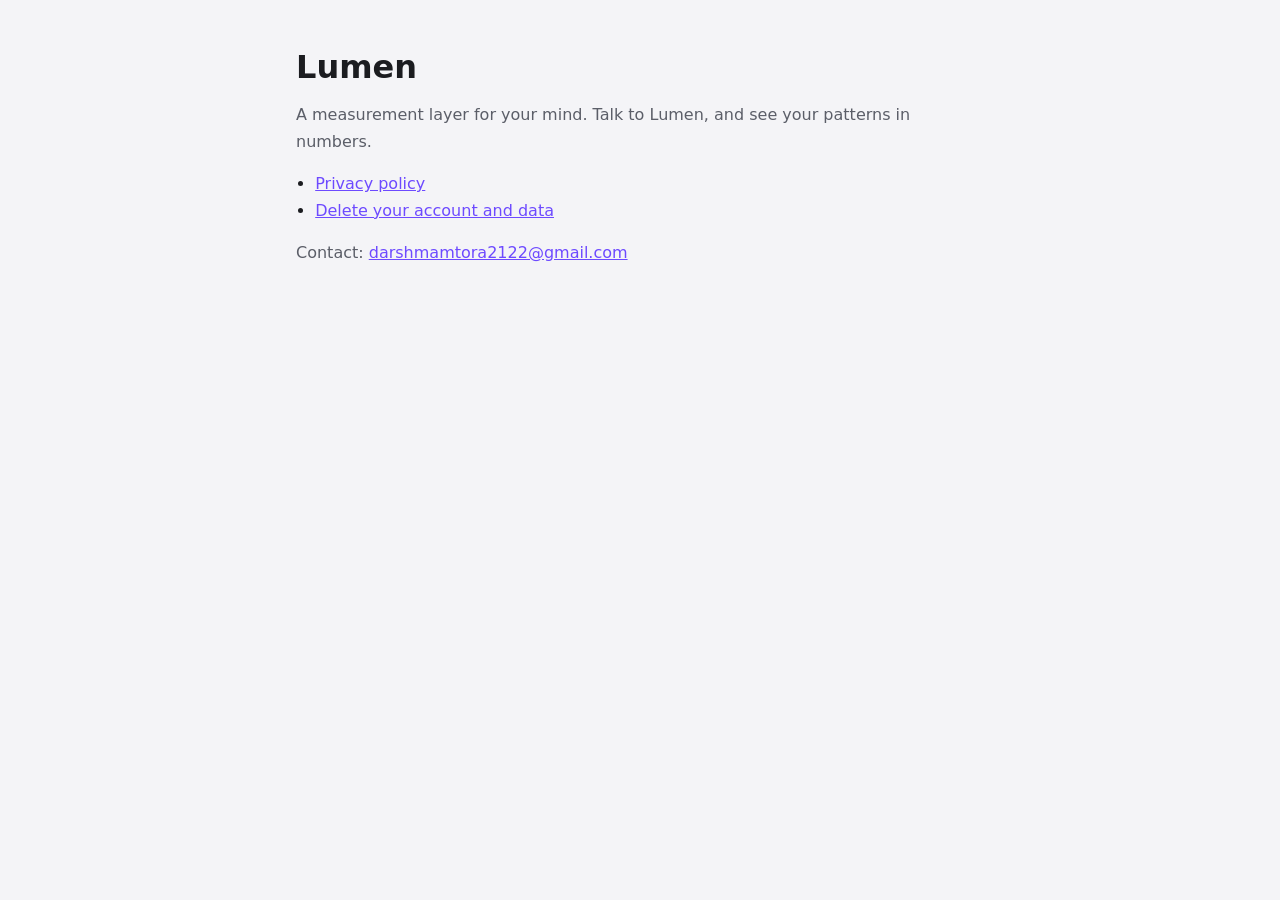
==== index.html @ d09008cc "Add privacy policy and account deletion pages" ====
<!doctype html>
<html lang="en">
<head>
  <meta charset="utf-8">
  <meta name="viewport" content="width=device-width, initial-scale=1">
  <title>Lumen</title>
  <link rel="stylesheet" href="style.css">
</head>
<body>
<main>
  <h1>Lumen</h1>
  <p class="muted">A measurement layer for your mind. Talk to Lumen, and see your patterns in numbers.</p>
  <ul>
    <li><a href="privacy.html">Privacy policy</a></li>
    <li><a href="delete-account.html">Delete your account and data</a></li>
  </ul>
  <p class="muted">Contact: <a href="mailto:darshmamtora2122@gmail.com">darshmamtora2122@gmail.com</a></p>
</main>
</body>
</html>
---- style.css ----
:root {
  --bg: #f4f4f7;
  --fg: #1b1c20;
  --muted: #5b5e68;
  --accent: #6d4aff;
  --card: #ffffff;
  --line: #e2e2e8;
}
@media (prefers-color-scheme: dark) {
  :root {
    --bg: #121316;
    --fg: #e8e8ec;
    --muted: #a0a3ad;
    --accent: #a993ff;
    --card: #1b1c21;
    --line: #2b2d33;
  }
}
* { box-sizing: border-box; }
body {
  margin: 0;
  background: var(--bg);
  color: var(--fg);
  font: 16px/1.65 Inter, system-ui, -apple-system, "Segoe UI", Roboto, sans-serif;
}
main { max-width: 720px; margin: 0 auto; padding: 48px 16px 80px; }
h1 { font-size: 2rem; line-height: 1.2; margin: 0 0 4px; }
h2 { font-size: 1.2rem; margin: 2.2em 0 0.4em; }
p, li { color: var(--fg); }
.muted { color: var(--muted); }
a { color: var(--accent); }
ul { padding-left: 1.2em; }
table { width: 100%; border-collapse: collapse; margin: 1em 0; font-size: 0.95rem; }
th, td { text-align: left; vertical-align: top; padding: 8px 10px; border-bottom: 1px solid var(--line); }
.card { background: var(--card); border: 1px solid var(--line); border-radius: 14px; padding: 18px 20px; margin: 1.2em 0; }
nav { margin-bottom: 32px; font-size: 0.95rem; }
nav a { margin-right: 16px; text-decoration: none; }
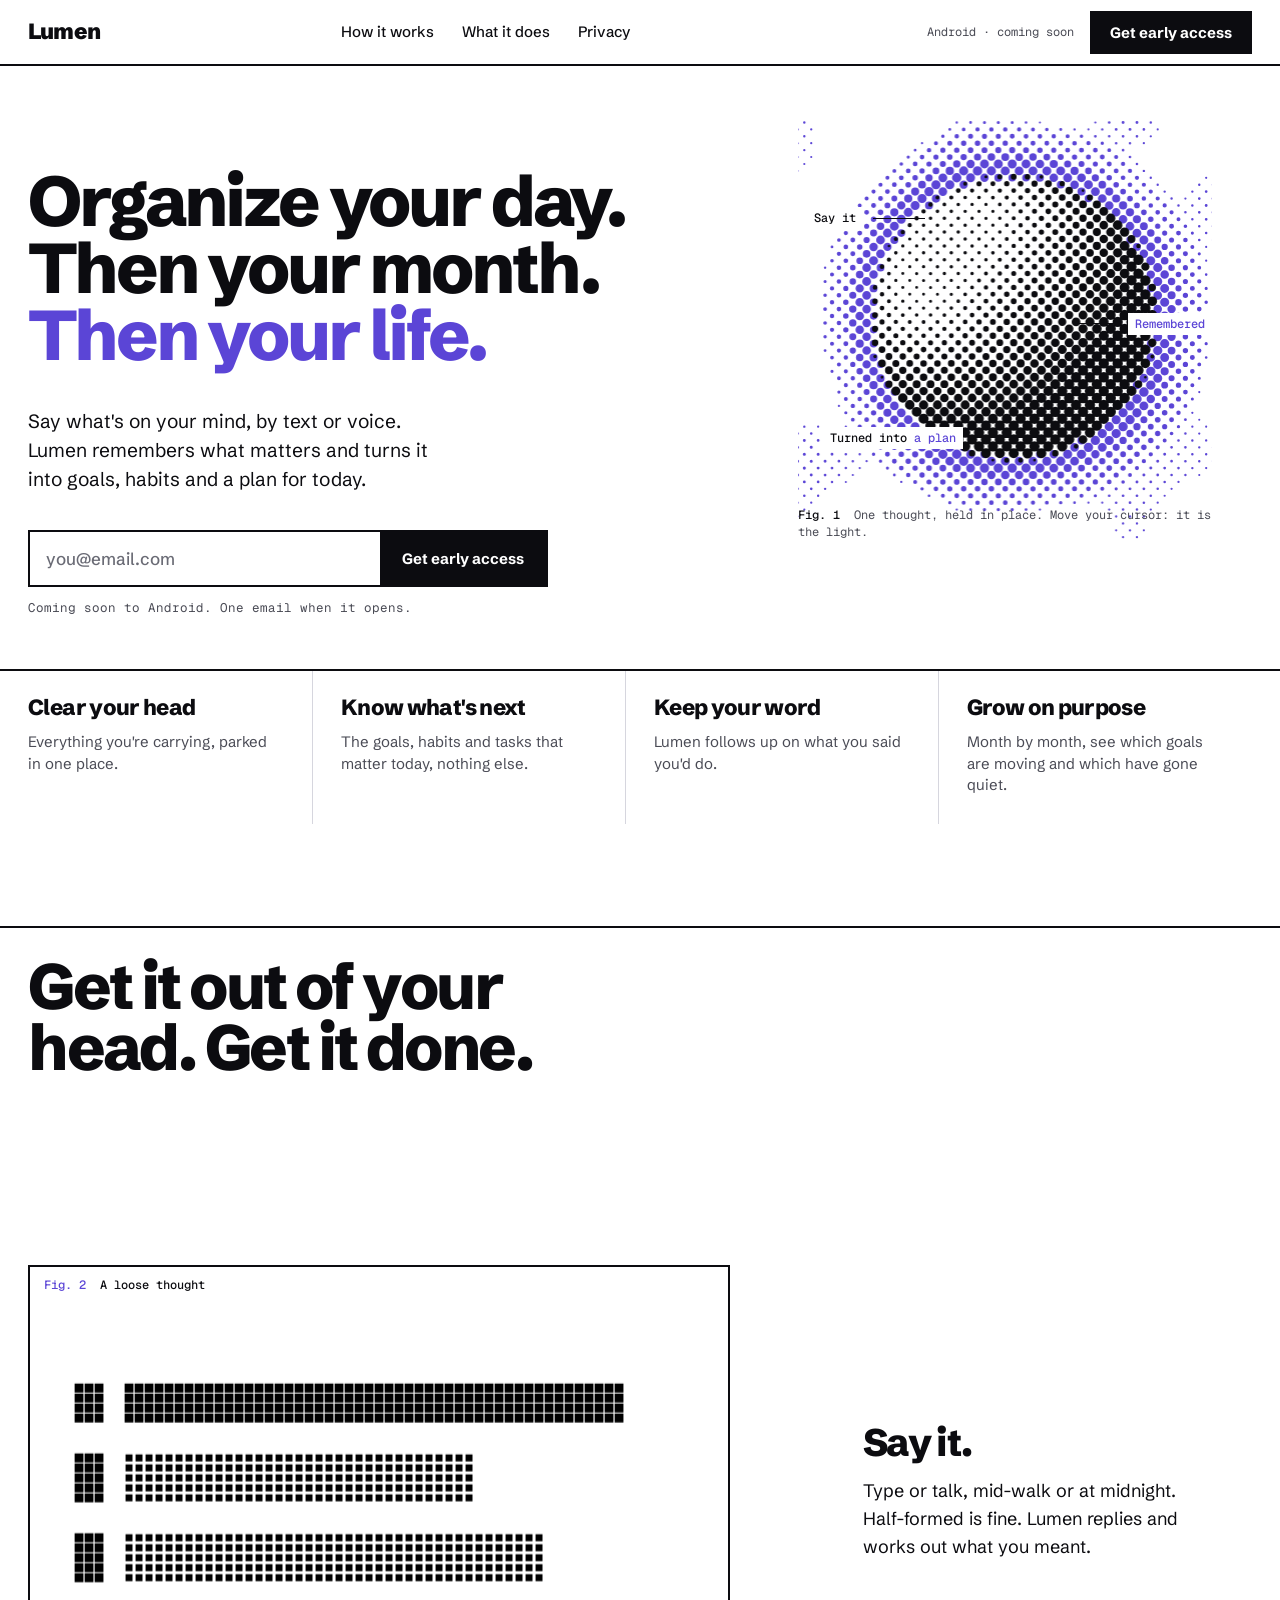
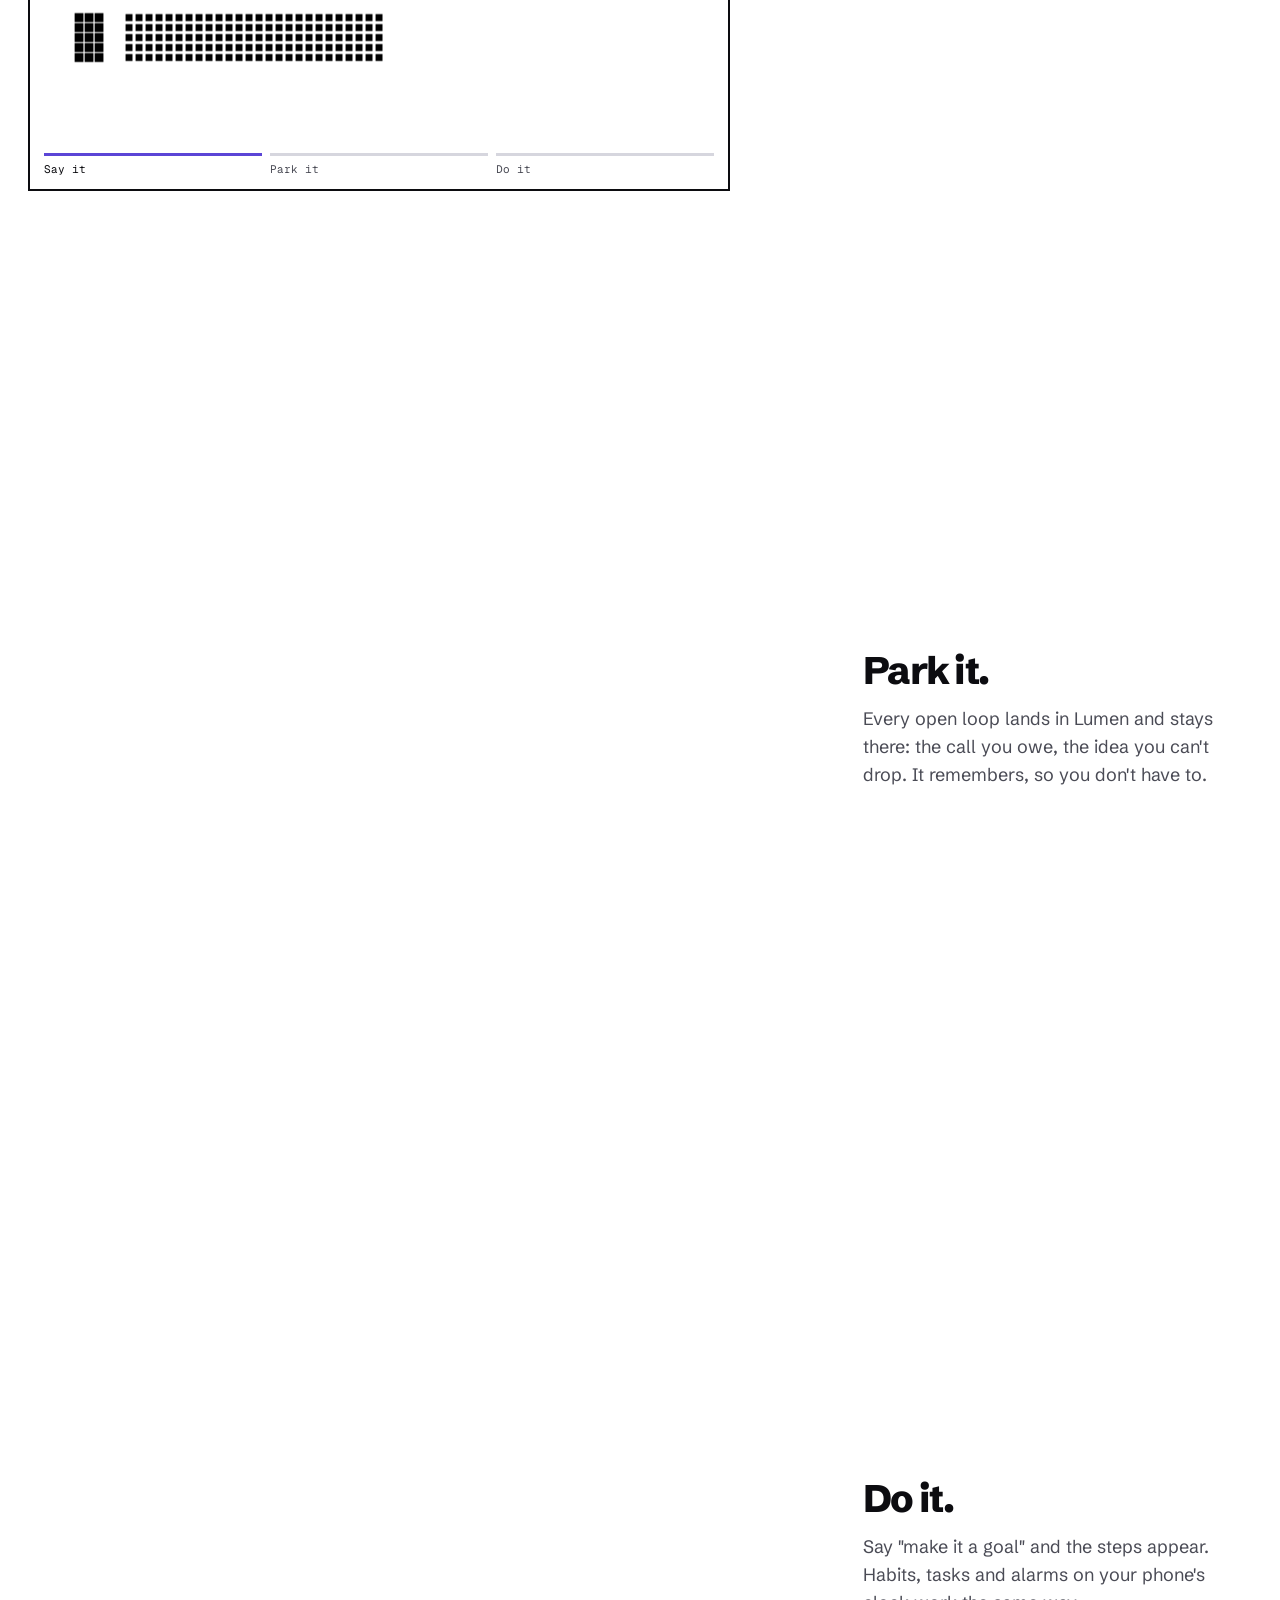
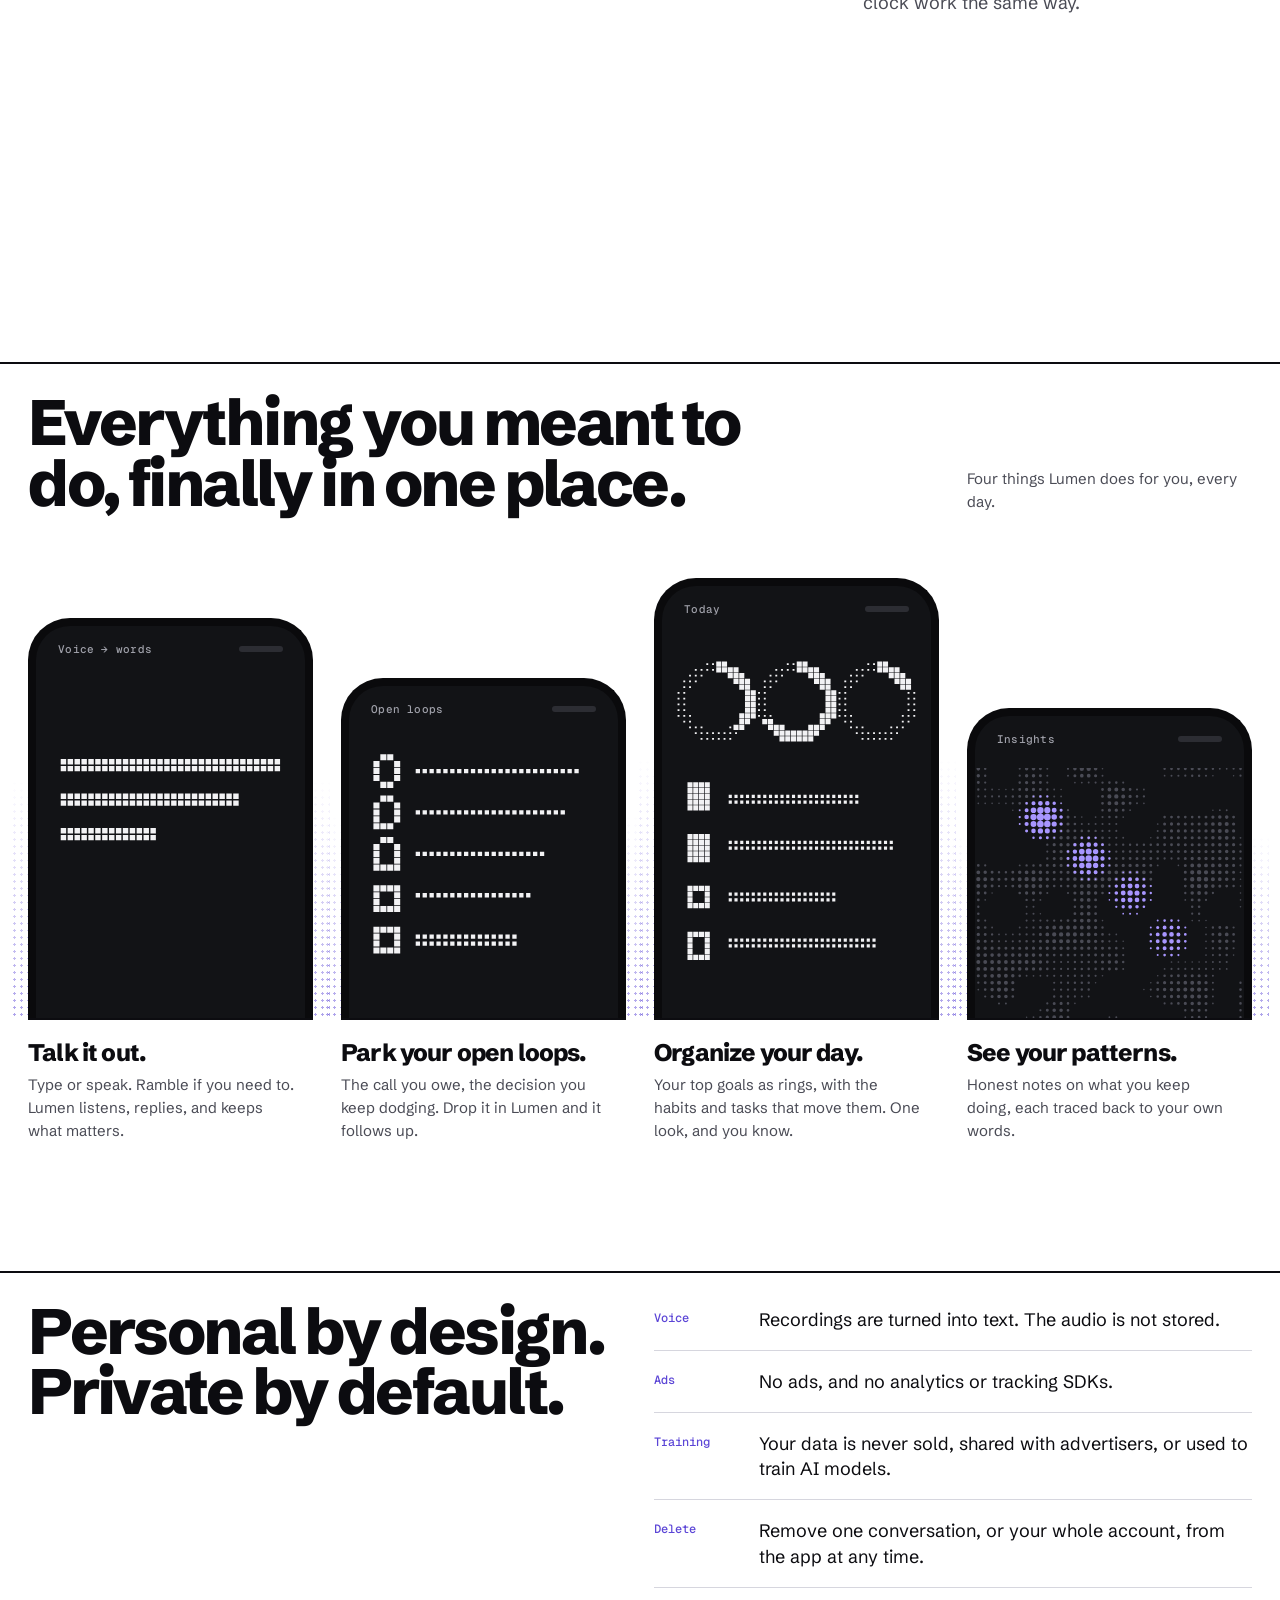
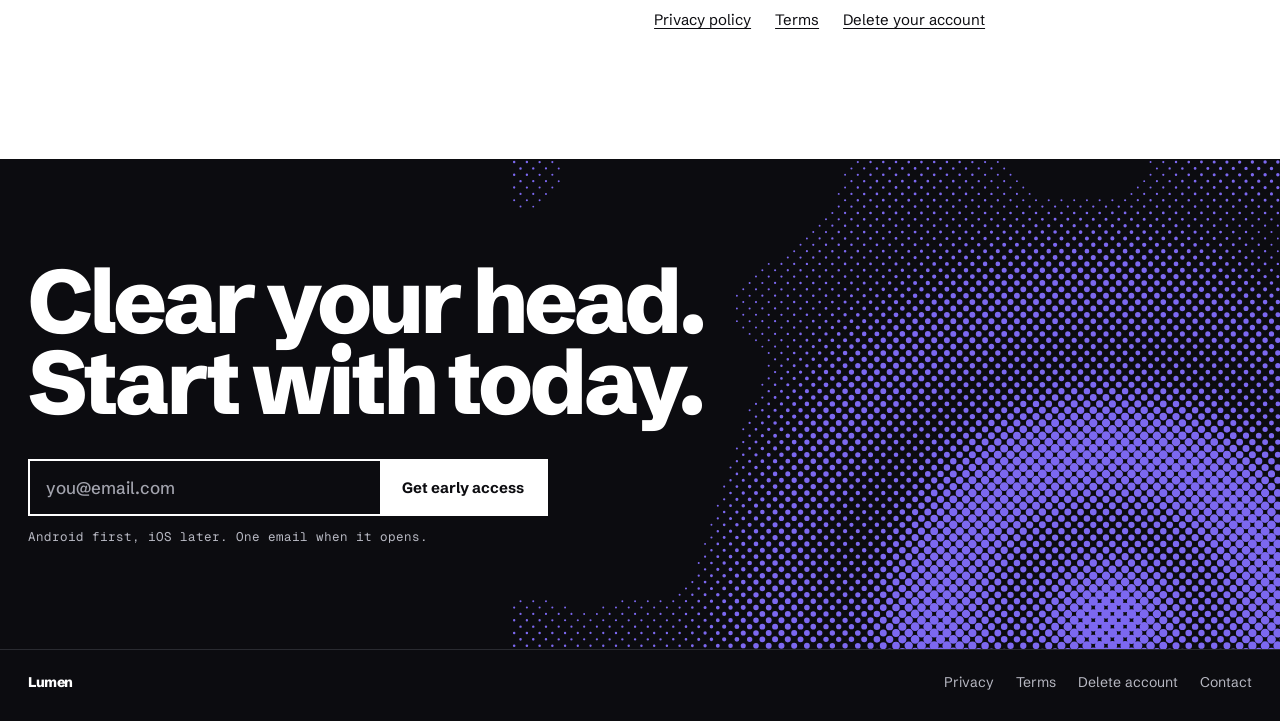
==== commit a663d708: "Make the Specimen design the homepage index.html is now the new landing page (halftone hero, feature" ====
--- a/index.html
+++ b/index.html
@@ -1,20 +1,552 @@
 <!doctype html>
 <html lang="en">
 <head>
-  <meta charset="utf-8">
-  <meta name="viewport" content="width=device-width, initial-scale=1">
-  <title>Lumen</title>
-  <link rel="stylesheet" href="style.css">
+<meta charset="utf-8">
+<meta name="viewport" content="width=device-width, initial-scale=1">
+<title>Lumen</title>
+<meta name="description" content="Organize your day, your month, your life. Talk to Lumen by text or voice; it remembers what matters and turns it into goals, habits and a plan for today. Coming soon to Android.">
+<meta name="theme-color" content="#ffffff">
+<meta property="og:type" content="website">
+<meta property="og:title" content="Lumen: organize your day, your month, your life">
+<meta property="og:description" content="Say what's on your mind. Lumen remembers what matters and turns it into goals, habits and a plan for today. Coming soon to Android.">
+<link rel="preconnect" href="https://fonts.googleapis.com">
+<link rel="preconnect" href="https://fonts.gstatic.com" crossorigin>
+<link href="https://fonts.googleapis.com/css2?family=Schibsted+Grotesk:wght@400;500;700;800;900&family=Geist+Mono:wght@400;500&family=Inter:wght@400;500;600;700&display=swap" rel="stylesheet">
+<style>
+:root {
+  --paper: #ffffff;
+  --ink: #0c0c10;
+  --ink-2: #4a4b55;
+  --violet: #5b45d6;
+  --violet-soft: #ece8ff;
+  --rule: #0c0c10;
+  --hair: #d6d6de;
+  --g: clamp(16px, 2.2vw, 32px);
+  --col: calc((min(100vw, 1600px) - var(--g) * 13) / 12);
+  --sans: 'Schibsted Grotesk', system-ui, sans-serif;
+  --mono: 'Geist Mono', ui-monospace, monospace;
+  --ease: cubic-bezier(0.16, 1, 0.3, 1);
+}
+* { box-sizing: border-box; }
+html { scroll-behavior: smooth; }
+@media (prefers-reduced-motion: reduce) { html { scroll-behavior: auto; } }
+body {
+  margin: 0;
+  background: var(--paper);
+  color: var(--ink);
+  font: 400 17px/1.55 var(--sans);
+  -webkit-font-smoothing: antialiased;
+  text-rendering: optimizeLegibility;
+}
+::selection { background: var(--violet); color: #fff; }
+a { color: inherit; text-underline-offset: 0.2em; text-decoration-thickness: 1px; }
+a:hover { color: var(--violet); }
+:focus-visible { outline: 2px solid var(--violet); outline-offset: 3px; }
+html { scrollbar-color: var(--ink) var(--paper); }
+
+.wrap { max-width: 1600px; margin: 0 auto; padding: 0 var(--g); }
+.grid { display: grid; grid-template-columns: repeat(12, minmax(0, 1fr)); column-gap: var(--g); }
+
+/* Masthead */
+.mast { border-bottom: 2px solid var(--rule); }
+.mast .grid { align-items: center; min-height: 64px; }
+.logo { grid-column: 1 / 4; font-weight: 900; font-size: 22px; letter-spacing: -0.04em; text-decoration: none; display: flex; align-items: center; gap: 10px; }
+.logo svg { width: 22px; height: 22px; }
+.mast nav { grid-column: 4 / 10; display: flex; gap: 28px; font-size: 15px; font-weight: 500; }
+.mast nav a { text-decoration: none; }
+.mast__cta { grid-column: 10 / 13; justify-self: end; display: flex; align-items: center; gap: 16px; font-size: 14px; }
+.mast__cta span { font-family: var(--mono); font-size: 12px; color: var(--ink-2); white-space: nowrap; }
+.btn {
+  white-space: nowrap;
+  font: 700 15px/1 var(--sans);
+  border: 2px solid var(--ink);
+  background: var(--ink);
+  color: var(--paper);
+  padding: 12px 18px;
+  text-decoration: none;
+  cursor: pointer;
+  transition: background 0.25s var(--ease), color 0.25s var(--ease);
+}
+.btn:hover { background: var(--violet); border-color: var(--violet); color: #fff; }
+.btn:disabled { opacity: 0.5; cursor: progress; }
+
+/* Hero */
+.hero { padding-block: clamp(40px, 6vw, 96px) 0; }
+.hero__text { grid-column: 1 / 8; align-self: start; padding-top: clamp(0px, 2vw, 32px); }
+.hero h1 {
+  font-weight: 800;
+  font-size: clamp(44px, 5.5vw, 5.4rem);
+  line-height: 0.95;
+  letter-spacing: -0.045em;
+  margin: 0 0 clamp(24px, 3vw, 40px);
+  text-wrap: balance;
+}
+.hero h1 span { display: block; white-space: nowrap; animation: rise 1.1s var(--ease) both; }
+.hero h1 span:nth-child(2) { animation-delay: 0.08s; }
+.hero h1 span:nth-child(3) { animation-delay: 0.16s; color: var(--violet); }
+@keyframes rise { from { transform: translateY(0.35em); opacity: 0; filter: blur(6px); } }
+.lede { font-size: clamp(18px, 1.5vw, 21px); line-height: 1.5; max-width: 34ch; margin: 0 0 36px; color: var(--ink); }
+
+.signup { max-width: 520px; }
+.signup__row { display: flex; border: 2px solid var(--ink); }
+.signup input {
+  flex: 1;
+  min-width: 0;
+  font: 500 17px/1 var(--sans);
+  padding: 16px 16px;
+  border: 0;
+  background: transparent;
+  color: var(--ink);
+  caret-color: var(--violet);
+}
+.signup input::placeholder { color: #6a6b75; }
+.signup input:focus { outline: none; background: var(--violet-soft); }
+.signup .btn { border: 0; padding: 0 22px; }
+.signup__note { font: 400 12.5px/1.5 var(--mono); color: var(--ink-2); margin: 12px 0 0; }
+.signup__note[data-kind='error'] { color: #b4232a; }
+.signup__note[data-kind='ok'] { color: var(--violet); }
+.signup[data-state='error'] .signup__row { border-color: #b4232a; }
+
+.hero__fig { grid-column: 8 / 13; position: relative; aspect-ratio: 1 / 1.02; margin-top: -24px; }
+.hero__fig canvas { position: absolute; inset: 0; width: 100%; height: 100%; display: block; }
+.anno { position: absolute; font: 500 12px/1.35 var(--mono); color: var(--ink); display: flex; align-items: center; gap: 10px; white-space: nowrap; pointer-events: none; }
+.anno span { background: var(--paper); padding: 3px 7px; }
+.anno::before { content: ''; height: 1px; background: var(--ink); width: var(--len, 64px); order: var(--o, 0); }
+.anno b { font-weight: 500; color: var(--violet); }
+.anno--l { flex-direction: row-reverse; }
+.figcap { position: absolute; left: 0; bottom: 0; font: 400 12px/1.4 var(--mono); color: var(--ink-2); }
+.figcap b { color: var(--ink); font-weight: 500; }
+
+/* Facts strip */
+.facts { margin-top: clamp(32px, 4vw, 56px); border-top: 2px solid var(--rule); }
+.facts .grid > div { grid-column: span 3; padding: 20px 0 28px; border-right: 1px solid var(--hair); padding-right: var(--g); }
+.facts .grid > div:last-child { border-right: 0; }
+.facts h3 { font-size: 22px; font-weight: 800; letter-spacing: -0.03em; margin: 0 0 6px; }
+.facts p { margin: 0; color: var(--ink-2); font-size: 15px; line-height: 1.45; }
+
+/* How it works: sticky stage */
+.how { border-top: 2px solid var(--rule); margin-top: clamp(64px, 8vw, 120px); }
+.how__head { padding: 28px 0 0; }
+.how__head h2, .h2 {
+  grid-column: 1 / 9;
+  font-size: clamp(40px, 5vw, 4.5rem);
+  line-height: 0.95;
+  letter-spacing: -0.04em;
+  font-weight: 800;
+  margin: 0;
+  text-wrap: balance;
+}
+.how__body { position: relative; }
+.how__stage { grid-column: 1 / 8; grid-row: 1; position: sticky; top: 0; height: 100vh; display: flex; align-items: center; }
+.how__stage .frame { position: relative; width: 100%; aspect-ratio: 4 / 3; border: 2px solid var(--rule); }
+.how__stage canvas { position: absolute; inset: 0; width: 100%; height: 100%; }
+.how__stage .tag { position: absolute; left: 14px; top: 12px; font: 500 12px/1 var(--mono); }
+.how__stage .tag b { color: var(--violet); font-weight: 500; }
+.how__stage .meter { position: absolute; left: 14px; right: 14px; bottom: 14px; display: grid; grid-template-columns: repeat(3, 1fr); gap: 8px; font: 400 11px/1 var(--mono); color: var(--ink-2); }
+.how__stage .meter span { border-top: 3px solid var(--hair); padding-top: 8px; transition: border-color 0.4s var(--ease), color 0.4s var(--ease); }
+.how__stage .meter span.on { border-color: var(--violet); color: var(--ink); }
+.how__steps { grid-column: 9 / 13; grid-row: 1; }
+.step { min-height: 92vh; display: flex; flex-direction: column; justify-content: center; }
+.step h3 { font-size: clamp(30px, 3vw, 44px); letter-spacing: -0.035em; line-height: 1; font-weight: 800; margin: 0 0 16px; }
+.step p { margin: 0; font-size: 18px; max-width: 32ch; color: var(--ink-2); transition: color 0.4s var(--ease); }
+.step.on p { color: var(--ink); }
+
+/* Feature plates: a phone-shaped window onto one animated idea, cut by the rule */
+.screens { border-top: 2px solid var(--rule); padding-top: 28px; }
+.screens .h2 { grid-column: 1 / 10; }
+.screens__intro { grid-column: 10 / 13; align-self: end; margin: 0; color: var(--ink-2); font-size: 15px; }
+.shots { margin-top: clamp(40px, 5vw, 72px); align-items: end; }
+.shot { grid-column: span 3; }
+.cut { position: relative; border-bottom: 2px solid var(--rule); display: flex; justify-content: center; }
+.cut::before {
+  content: '';
+  position: absolute;
+  inset: 30% -6% 0;
+  background-image: radial-gradient(var(--violet) 1.1px, transparent 1.3px);
+  background-size: 7px 7px;
+  -webkit-mask-image: linear-gradient(to top, #000 0%, transparent 85%);
+  mask-image: linear-gradient(to top, #000 0%, transparent 85%);
+  opacity: 0.5;
+}
+.dev {
+  position: relative;
+  width: min(100%, 290px);
+  height: var(--h, 380px);
+  background: #121316;
+  border: 8px solid #0a0a0c;
+  border-bottom: 0;
+  border-radius: 42px 42px 0 0;
+  overflow: hidden;
+  transition: transform 1.2s var(--ease);
+}
+.shot:nth-child(1) .dev { --h: 400px; }
+.shot:nth-child(2) .dev { --h: 340px; }
+.shot:nth-child(3) .dev { --h: 440px; }
+.shot:nth-child(4) .dev { --h: 310px; }
+.js .shot:not(.in) .dev { transform: translateY(14%); }
+.dev canvas { position: absolute; left: 0; right: 0; top: 52px; bottom: 0; width: 100%; height: calc(100% - 52px); }
+.dev .bar { position: absolute; top: 18px; left: 22px; right: 22px; display: flex; justify-content: space-between; align-items: center; font: 500 11px/1 var(--mono); color: #a0a1aa; letter-spacing: 0.02em; }
+.dev .bar i { width: 44px; height: 6px; border-radius: 3px; background: #2c2d33; }
+.shot > h3 { font-size: 24px; font-weight: 800; letter-spacing: -0.035em; line-height: 1.05; margin: 20px 0 8px; }
+.shot > p { margin: 0; color: var(--ink-2); font-size: 15px; max-width: 30ch; }
+
+/* Privacy */
+.priv { border-top: 2px solid var(--rule); margin-top: clamp(80px, 10vw, 140px); padding-top: 28px; }
+.priv .h2 { grid-column: 1 / 7; }
+.priv ul { grid-column: 7 / 13; list-style: none; margin: 0; padding: 0; }
+.priv li { display: grid; grid-template-columns: 7ch 1fr; gap: var(--g); border-bottom: 1px solid var(--hair); padding: 18px 0; font-size: 18px; line-height: 1.4; }
+.priv li:first-child { padding-top: 6px; }
+.priv li span { font: 500 12px/1.9 var(--mono); color: var(--violet); }
+.priv__links { grid-column: 7 / 13; margin-top: 20px; font-size: 15px; display: flex; gap: 24px; }
+
+/* Close */
+.close { margin-top: clamp(80px, 10vw, 140px); background: var(--ink); color: var(--paper); position: relative; overflow: hidden; }
+.close canvas { position: absolute; right: 0; top: 0; width: 60%; height: 100%; }
+.close .grid { position: relative; padding-block: clamp(56px, 8vw, 120px); }
+.close h2 { grid-column: 1 / 8; font-size: clamp(48px, 7vw, 6rem); line-height: 0.9; letter-spacing: -0.045em; font-weight: 800; margin: 0 0 36px; }
+.close .signup { grid-column: 1 / 7; }
+.close .signup__row { border-color: var(--paper); }
+.close .signup input { color: var(--paper); }
+.close .signup input::placeholder { color: #a3a4ae; }
+.close .signup input:focus { background: #1d1c2a; }
+.close .btn { background: var(--paper); color: var(--ink); }
+.close .btn:hover { background: var(--violet); color: #fff; }
+.close .signup__note { color: #b7b8c2; }
+.close .signup__note[data-kind='ok'] { color: #b9adff; }
+.close .signup__note[data-kind='error'] { color: #ff9a9a; }
+
+footer { background: var(--ink); color: #b7b8c2; border-top: 1px solid #2a2b31; font-size: 14px; }
+footer .grid { padding-block: 22px 28px; align-items: center; }
+footer .f-l { grid-column: 1 / 5; color: var(--paper); font-weight: 800; letter-spacing: -0.03em; }
+footer nav { grid-column: 5 / 13; justify-self: end; display: flex; gap: 22px; flex-wrap: wrap; }
+footer a { text-decoration: none; }
+footer a:hover { color: #b9adff; }
+
+@media (max-width: 960px) {
+  .mast nav { display: none; }
+  .logo { grid-column: 1 / 7; }
+  .mast__cta { grid-column: 7 / 13; }
+  .mast__cta span { display: none; }
+  .hero__text, .hero__fig { grid-column: 1 / -1; }
+  .hero__fig { margin-top: 32px; aspect-ratio: 1 / 1; }
+  .anno { font-size: 10.5px; }
+  .facts .grid > div { grid-column: span 6; border-right: 0; border-bottom: 1px solid var(--hair); }
+  .how__head h2, .h2, .screens .h2, .priv .h2 { grid-column: 1 / -1; }
+  .how__stage { grid-column: 1 / -1; height: 56vh; top: 0; background: var(--paper); z-index: 1; padding: 12px 0; }
+  .how__steps { grid-column: 1 / -1; grid-row: 2; }
+  .step { min-height: 60vh; }
+  .screens__intro { grid-column: 1 / -1; margin-top: 16px; }
+  .shots { display: flex; overflow-x: auto; scroll-snap-type: x mandatory; gap: var(--g); margin-left: calc(var(--g) * -1); margin-right: calc(var(--g) * -1); padding: 0 var(--g) 8px; scrollbar-width: none; }
+  .shot { flex: 0 0 78%; scroll-snap-align: center; }
+  .dev { --h: 360px !important; }
+  .priv ul, .priv__links { grid-column: 1 / -1; margin-top: 24px; }
+  .close h2, .close .signup { grid-column: 1 / -1; }
+  .close canvas { width: 100%; opacity: 0.45; }
+  footer .f-l, footer nav { grid-column: 1 / -1; justify-self: start; }
+  footer nav { margin-top: 10px; }
+}
+@media (max-width: 520px) {
+  .hero h1 { font-size: clamp(36px, 10.4vw, 52px); }
+  .hero h1 span { white-space: normal; }
+  .facts .grid > div { grid-column: 1 / -1; }
+  .signup .btn { padding: 0 14px; font-size: 14px; }
+}
+</style>
 </head>
 <body>
-<main>
-  <h1>Lumen</h1>
-  <p class="muted">A measurement layer for your mind. Talk to Lumen, and see your patterns in numbers.</p>
-  <ul>
-    <li><a href="privacy.html">Privacy policy</a></li>
-    <li><a href="delete-account.html">Delete your account and data</a></li>
-  </ul>
-  <p class="muted">Contact: <a href="mailto:darshmamtora2122@gmail.com">darshmamtora2122@gmail.com</a></p>
+<script>document.documentElement.classList.add('js')</script>
+
+<header class="mast">
+  <div class="wrap grid">
+    <a class="logo" href="#top" aria-label="Lumen home">
+Lumen
+    </a>
+    <nav aria-label="Sections"><a href="#how">How it works</a><a href="#screens">What it does</a><a href="#privacy">Privacy</a></nav>
+    <div class="mast__cta"><span>Android · coming soon</span><a class="btn" href="#join">Get early access</a></div>
+  </div>
+</header>
+
+<main id="top">
+  <section class="hero wrap">
+    <div class="grid">
+      <div class="hero__text">
+        <h1><span>Organize your day.</span><span>Then your month.</span><span>Then your life.</span></h1>
+        <p class="lede">Say what's on your mind, by text or voice. Lumen remembers what matters and turns it into goals, habits and a plan for today.</p>
+        <form class="signup" data-endpoint="" novalidate>
+          <label class="signup__row">
+            <span class="visually-hidden" style="position:absolute;clip:rect(0 0 0 0);width:1px;height:1px;overflow:hidden">Email address</span>
+            <input type="email" name="email" placeholder="you@email.com" autocomplete="email" required>
+            <button class="btn" type="submit">Get early access</button>
+          </label>
+          <p class="signup__note" aria-live="polite">Coming soon to Android. One email when it opens.</p>
+        </form>
+      </div>
+      <figure class="hero__fig" id="heroFig" aria-hidden="true">
+        <canvas id="heroCanvas"></canvas>
+        <div class="anno anno--l" style="left:2%;top:21%;--len:52px"><span>Say it</span></div>
+        <div class="anno" style="right:0;top:46%;--len:44px;--o:-1"><span><b>Remembered</b></span></div>
+        <div class="anno anno--l" style="left:6%;top:73%;--len:72px"><span>Turned into <b>a plan</b></span></div>
+        <figcaption class="figcap"><b>Fig. 1</b>&nbsp;&nbsp;One thought, held in place. Move your cursor: it is the light.</figcaption>
+      </figure>
+    </div>
+  </section>
+
+  <section class="facts wrap" aria-label="What Lumen does">
+    <div class="grid">
+      <div><h3>Clear your head</h3><p>Everything you're carrying, parked in one place.</p></div>
+      <div><h3>Know what's next</h3><p>The goals, habits and tasks that matter today, nothing else.</p></div>
+      <div><h3>Keep your word</h3><p>Lumen follows up on what you said you'd do.</p></div>
+      <div><h3>Grow on purpose</h3><p>Month by month, see which goals are moving and which have gone quiet.</p></div>
+    </div>
+  </section>
+
+  <section class="how wrap" id="how">
+    <div class="how__head grid"><h2>Get it out of your head. Get it done.</h2></div>
+    <div class="how__body grid">
+      <div class="how__stage">
+        <div class="frame">
+          <canvas id="howCanvas" aria-hidden="true"></canvas>
+          <div class="tag"><b>Fig. 2</b>&nbsp;&nbsp;<span id="howTag">A thought</span></div>
+          <div class="meter" aria-hidden="true"><span class="on">Say it</span><span>Park it</span><span>Do it</span></div>
+        </div>
+      </div>
+      <div class="how__steps">
+        <div class="step on" data-tag="A loose thought"><h3>Say it.</h3><p>Type or talk, mid-walk or at midnight. Half-formed is fine. Lumen replies and works out what you meant.</p></div>
+        <div class="step" data-tag="Parked"><h3>Park it.</h3><p>Every open loop lands in Lumen and stays there: the call you owe, the idea you can't drop. It remembers, so you don't have to.</p></div>
+        <div class="step" data-tag="A plan"><h3>Do it.</h3><p>Say "make it a goal" and the steps appear. Habits, tasks and alarms on your phone's clock work the same way.</p></div>
+      </div>
+    </div>
+  </section>
+
+  <section class="screens wrap" id="screens">
+    <div class="grid">
+      <h2 class="h2">Everything you meant to do, finally in one place.</h2>
+      <p class="screens__intro">Four things Lumen does for you, every day.</p>
+    </div>
+    <div class="grid shots">
+      <article class="shot">
+        <div class="cut"><div class="dev"><div class="bar"><span>Voice → words</span><i></i></div><canvas data-plate="talk" aria-hidden="true"></canvas></div></div>
+        <h3>Talk it out.</h3>
+        <p>Type or speak. Ramble if you need to. Lumen listens, replies, and keeps what matters.</p>
+      </article>
+      <article class="shot">
+        <div class="cut"><div class="dev"><div class="bar"><span>Open loops</span><i></i></div><canvas data-plate="loops" aria-hidden="true"></canvas></div></div>
+        <h3>Park your open loops.</h3>
+        <p>The call you owe, the decision you keep dodging. Drop it in Lumen and it follows up.</p>
+      </article>
+      <article class="shot">
+        <div class="cut"><div class="dev"><div class="bar"><span>Today</span><i></i></div><canvas data-plate="today" aria-hidden="true"></canvas></div></div>
+        <h3>Organize your day.</h3>
+        <p>Your top goals as rings, with the habits and tasks that move them. One look, and you know.</p>
+      </article>
+      <article class="shot">
+        <div class="cut"><div class="dev"><div class="bar"><span>Insights</span><i></i></div><canvas data-plate="patterns" aria-hidden="true"></canvas></div></div>
+        <h3>See your patterns.</h3>
+        <p>Honest notes on what you keep doing, each traced back to your own words.</p>
+      </article>
+    </div>
+  </section>
+
+  <section class="priv wrap" id="privacy">
+    <div class="grid">
+      <h2 class="h2">Personal by design. Private by default.</h2>
+      <ul>
+        <li><span>Voice</span>Recordings are turned into text. The audio is not stored.</li>
+        <li><span>Ads</span>No ads, and no analytics or tracking SDKs.</li>
+        <li><span>Training</span>Your data is never sold, shared with advertisers, or used to train AI models.</li>
+        <li><span>Delete</span>Remove one conversation, or your whole account, from the app at any time.</li>
+      </ul>
+      <div class="priv__links"><a href="privacy.html">Privacy policy</a><a href="terms.html">Terms</a><a href="delete-account.html">Delete your account</a></div>
+    </div>
+  </section>
+
+  <section class="close" id="join">
+    <canvas id="closeCanvas" aria-hidden="true"></canvas>
+    <div class="wrap grid">
+      <h2>Clear your head. Start with today.</h2>
+      <form class="signup" data-endpoint="" novalidate>
+        <label class="signup__row">
+          <span style="position:absolute;clip:rect(0 0 0 0);width:1px;height:1px;overflow:hidden">Email address</span>
+          <input type="email" name="email" placeholder="you@email.com" autocomplete="email" required>
+          <button class="btn" type="submit">Get early access</button>
+        </label>
+        <p class="signup__note" aria-live="polite">Android first, iOS later. One email when it opens.</p>
+      </form>
+    </div>
+  </section>
 </main>
+
+<footer>
+  <div class="wrap grid">
+    <div class="f-l">Lumen</div>
+    <nav aria-label="Legal"><a href="privacy.html">Privacy</a><a href="terms.html">Terms</a><a href="delete-account.html">Delete account</a><a href="mailto:darshmamtora2122@gmail.com">Contact</a></nav>
+  </div>
+</footer>
+
+<script src="assets/halftone.js"></script>
+<script src="assets/signup.js"></script>
+<script>
+(function () {
+  const H = window.Halftone;
+  const { smooth, clamp, noise } = H;
+
+  // Fig. 1: a black sphere with a violet glow plate, printed slightly out of register.
+  const ball = H.sphere({ cx: 0.52, cy: 0.47, r: 0.34, light: [-0.55, -0.6] });
+  const glow = (u, v, t, s) => {
+    const d = Math.hypot((u - 0.52) * s.aspect, v - 0.47);
+    const ring = smooth(0.49, 0.34, d) * (0.55 + 0.45 * Math.sin(d * 34 - t * 1.6) ** 2);
+    return d < 0.33 ? 0 : clamp(ring * 0.8 + (noise(u * 5, v * 5, t * 0.2) - 0.5) * 0.2);
+  };
+  H.mount(document.getElementById('heroCanvas'), {
+    spacing: 8.5,
+    pointerHost: document.getElementById('heroFig'),
+    pointerRadius: 0.22,
+    pointerGain: -0.85,
+    plates: [
+      { color: '#5b45d6', field: glow, offset: [0, 0] },
+      { color: '#0c0c10', field: ball, offset: [1.5, -1] },
+    ],
+  });
+
+  // Fig. 2: scattered noise → a gathered sphere → four ordered bars (a plan's steps).
+  const bars = [0.74, 0.52, 0.63, 0.38];
+  const f0 = (u, v, t, s) => {
+    const n = noise(u * 7 * s.aspect, v * 7, t * 0.3);
+    return clamp((n - 0.56) * 2.6) * 0.85;
+  };
+  const f1 = H.sphere({ cx: 0.5, cy: 0.5, r: 0.3, light: [-0.5, -0.6], grain: 0.1 });
+  const f2 = (u, v, t) => {
+    for (let i = 0; i < 4; i++) {
+      const y = 0.26 + i * 0.15;
+      if (Math.abs(v - y) < 0.045 && u > 0.14 && u < 0.14 + bars[i] * (0.97 + 0.03 * Math.sin(t + i))) return i === 0 ? 1 : 0.62;
+      if (Math.abs(v - y) < 0.045 && u > 0.06 && u < 0.1) return 1;
+    }
+    return 0;
+  };
+  const how = H.mount(document.getElementById('howCanvas'), {
+    spacing: 10,
+    angle: 0,
+    shape: 'square',
+    pointer: false,
+    field: (u, v, t, s) => {
+      const p = s.progress;
+      const w0 = 1 - smooth(0.12, 0.42, p);
+      const w2 = smooth(0.58, 0.88, p);
+      const w1 = Math.max(0, 1 - w0 - w2);
+      return f0(u, v, t, s) * w0 + f1(u, v, t, s) * w1 + f2(u, v, t, s) * w2;
+    },
+  });
+  const body = document.querySelector('.how__body');
+  const steps = [...document.querySelectorAll('.step')];
+  const meter = [...document.querySelectorAll('.meter span')];
+  const tag = document.getElementById('howTag');
+  let ticking = false;
+  function onScroll() {
+    ticking = false;
+    const r = body.getBoundingClientRect();
+    const total = r.height - window.innerHeight;
+    const p = clamp(-r.top / Math.max(1, total));
+    how.setProgress(p);
+    const idx = p < 0.36 ? 0 : p < 0.7 ? 1 : 2;
+    steps.forEach((s, i) => s.classList.toggle('on', i === idx));
+    meter.forEach((m, i) => m.classList.toggle('on', i <= idx));
+    tag.textContent = steps[idx].dataset.tag;
+  }
+  window.addEventListener('scroll', () => { if (!ticking) { ticking = true; requestAnimationFrame(onScroll); } }, { passive: true });
+  onScroll();
+
+  // Closing field: violet light rising from the bottom-right.
+  H.mount(document.getElementById('closeCanvas'), {
+    spacing: 9,
+    color: '#7c68f0',
+    pointerGain: 0.6,
+    field: (u, v, t, s) => {
+      const d = Math.hypot((u - 0.78) * s.aspect, v - 0.95);
+      return clamp(smooth(1.1, 0.1, d) * (0.7 + 0.3 * Math.sin(d * 18 - t * 1.2)) + (noise(u * 4, v * 4, t * 0.15) - 0.5) * 0.25);
+    },
+  });
+
+  // Feature plates. Each loops a few seconds of one idea, drawn in the app's own dark.
+  const ease = (x) => 1 - Math.pow(1 - clamp(x), 3);
+  const loopT = (t, len) => (t % len) / len;
+  const P = {
+    // A voice wave that settles into lines of words.
+    talk: (u, v, t, s) => {
+      const ph = loopT(t, 7);
+      const m = smooth(0.34, 0.52, ph) * (1 - smooth(0.9, 0.99, ph));
+      const amp = 0.03 + 0.15 * Math.abs(Math.sin(u * 15 + t * 3.2) * Math.sin(u * 4.6 - t * 1.4));
+      const wave = u > 0.08 && u < 0.92 && Math.abs(v - 0.42) < amp ? 1 : 0;
+      const L = [0.82, 0.7, 0.78, 0.46];
+      let lines = 0;
+      for (let i = 0; i < 4; i++) {
+        const y = 0.26 + i * 0.1;
+        const grow = ease((ph - 0.36 - i * 0.07) / 0.18);
+        if (Math.abs(v - y) < 0.022 && u > 0.1 && u < 0.1 + L[i] * grow) lines = 0.8;
+      }
+      return wave * (1 - m) + lines * m;
+    },
+    // Scattered loops drift in and settle into a tidy list.
+    loops: (u, v, t, s) => {
+      const ph = loopT(t, 8);
+      const k = ease((ph - 0.12) / 0.4) * (1 - smooth(0.9, 1, ph));
+      let val = 0;
+      for (let i = 0; i < 5; i++) {
+        const sx = 0.2 + 0.6 * noise(i * 3.1, 0.5, t * 0.15), sy = 0.15 + 0.7 * noise(0.5, i * 2.7, t * 0.15);
+        const ki = clamp(k * 1.25 - i * 0.06);
+        const x = sx + (0.14 - sx) * ki, y = sy + (0.12 + i * 0.15 - sy) * ki;
+        const d = Math.hypot((u - x) * s.aspect, v - y);
+        if (d > 0.035 && d < 0.058) val = 1;
+        if (Math.abs(v - y) < 0.016 && u > x + 0.1 && u < x + 0.1 + (0.62 - i * 0.06) * smooth(0.75, 1, ki)) val = Math.max(val, 0.5);
+      }
+      return val;
+    },
+    // Three goal rings in one colour, as the app draws them, and the day's list below.
+    today: (u, v, t, s) => {
+      const ph = loopT(t, 7);
+      const fill = ease(ph / 0.45) * (1 - smooth(0.9, 1, ph));
+      const goals = [0.4, 0.67, 0.2];
+      for (let i = 0; i < 3; i++) {
+        const cx = 0.2 + i * 0.3, cy = 0.17;
+        const dx = (u - cx) * s.aspect, dy = v - cy, d = Math.hypot(dx, dy);
+        if (d > 0.075 && d < 0.105) {
+          const a = (Math.atan2(dx, -dy) + Math.PI * 2) % (Math.PI * 2);
+          return a < goals[i] * fill * Math.PI * 2 ? 1 : 0.14;
+        }
+      }
+      for (let i = 0; i < 4; i++) {
+        const y = 0.42 + i * 0.13;
+        const bx = (u - 0.135) * s.aspect, by = v - y;
+        if (Math.abs(bx) < 0.034 && Math.abs(by) < 0.034) {
+          const done = i < 2 && ph > 0.3 + i * 0.12 && ph < 0.92;
+          return done || Math.abs(bx) > 0.02 || Math.abs(by) > 0.02 ? 1 : 0;
+        }
+        if (Math.abs(v - y) < 0.015 && u > 0.24 && u < 0.24 + [0.5, 0.62, 0.4, 0.55][i]) return 0.38;
+      }
+      return 0;
+    },
+    // Quiet noise, and one pattern that keeps lighting up.
+    dim: (u, v, t, s) => clamp((noise(u * 9 * s.aspect, v * 9, t * 0.2) - 0.45) * 1.6) * 0.5,
+    pattern: (u, v, t, s) => {
+      const pts = [[0.25, 0.2], [0.42, 0.36], [0.58, 0.5], [0.72, 0.68]];
+      let val = 0;
+      pts.forEach(([x, y], i) => {
+        const on = 0.5 + 0.5 * Math.sin(t * 2 - i * 0.9);
+        const d = Math.hypot((u - x) * s.aspect, v - y);
+        val = Math.max(val, smooth(0.11, 0.0, d) * (0.45 + 0.55 * on));
+      });
+      return val;
+    },
+  };
+  document.querySelectorAll('canvas[data-plate]').forEach((c) => {
+    const kind = c.dataset.plate;
+    const plates = kind === 'patterns'
+      ? [{ color: '#4a4b55', field: P.dim }, { color: '#a896ff', field: P.pattern }]
+      : [{ color: '#f2f2f4', field: P[kind] }];
+    H.mount(c, { spacing: kind === 'today' ? 5 : 6, angle: 0, shape: kind === 'patterns' ? 'circle' : 'square', pointer: false, fps: 30, plates });
+  });
+  const io = new IntersectionObserver((es) => es.forEach((e) => { if (e.isIntersecting) { e.target.classList.add('in'); io.unobserve(e.target); } }), { threshold: 0.25 });
+  document.querySelectorAll('.shot').forEach((el, i) => { el.querySelector('.dev').style.transitionDelay = i * 90 + 'ms'; io.observe(el); });
+})();
+</script>
 </body>
 </html>
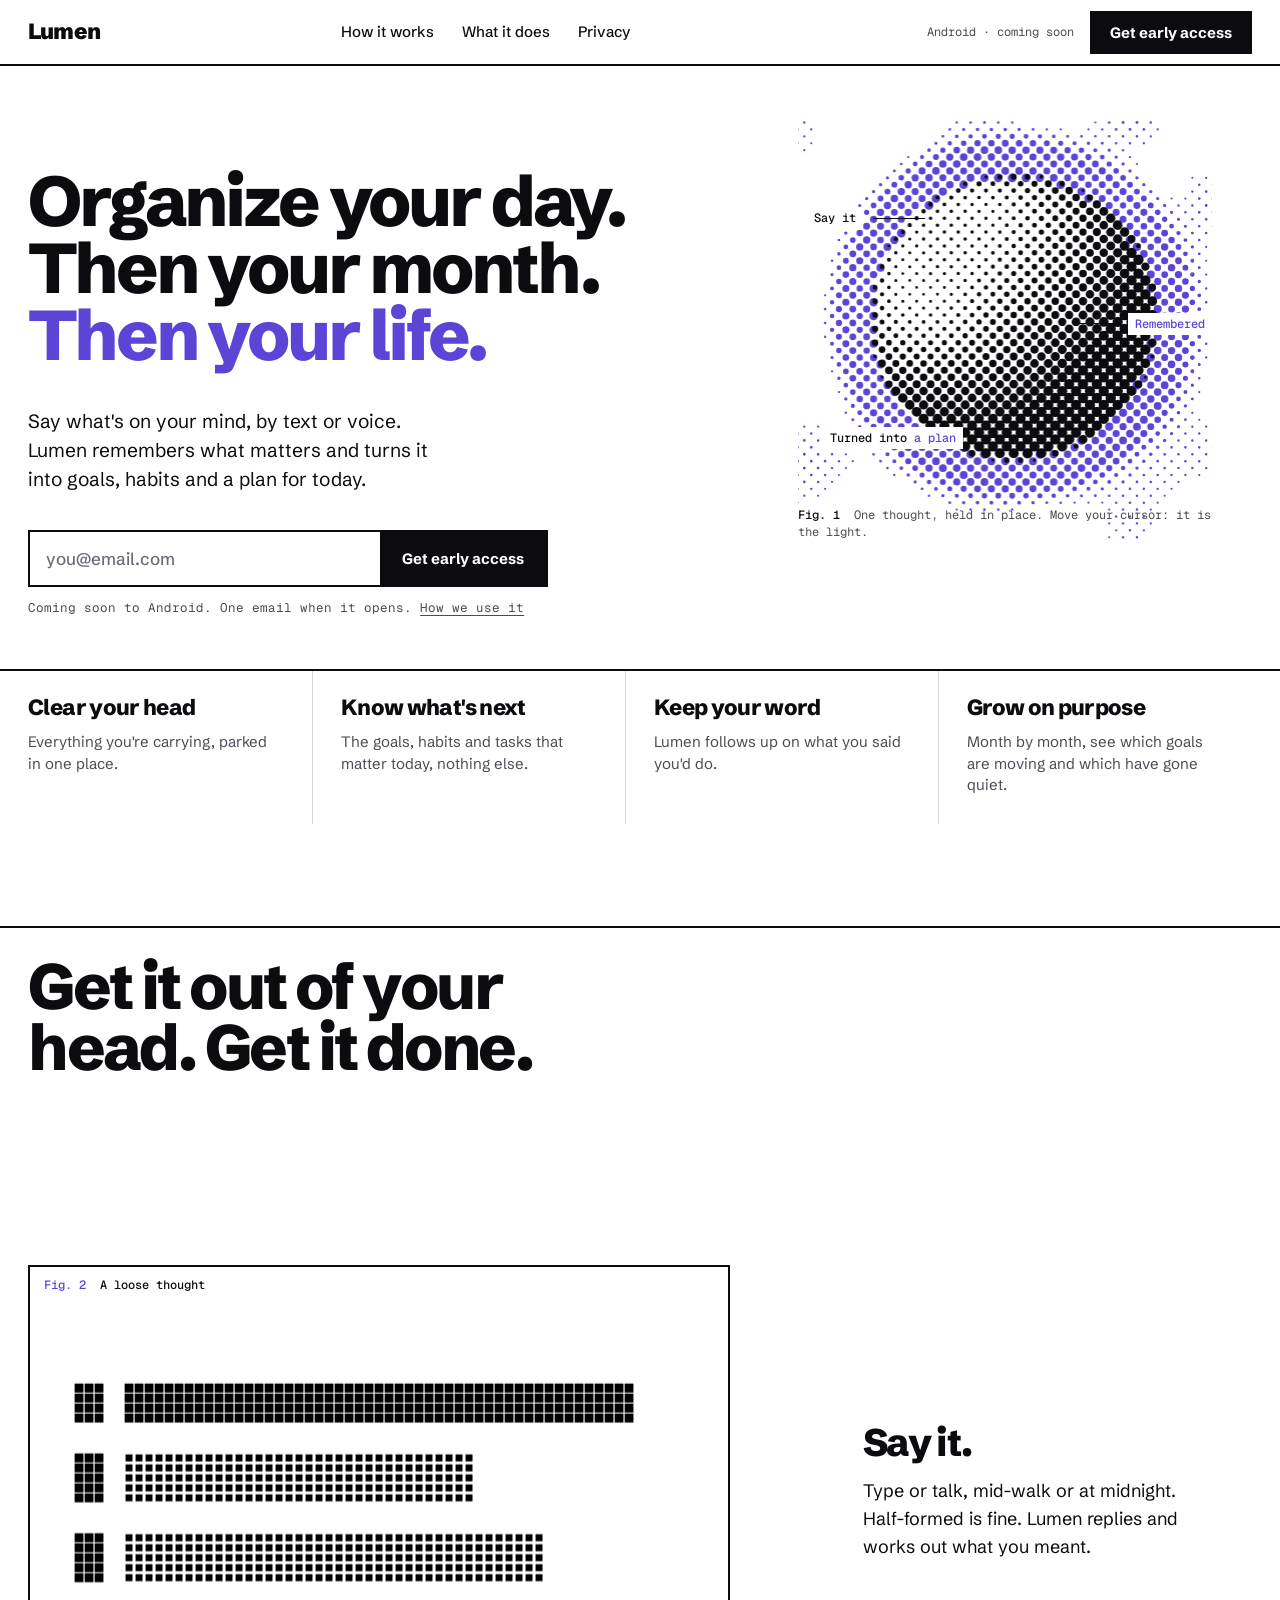
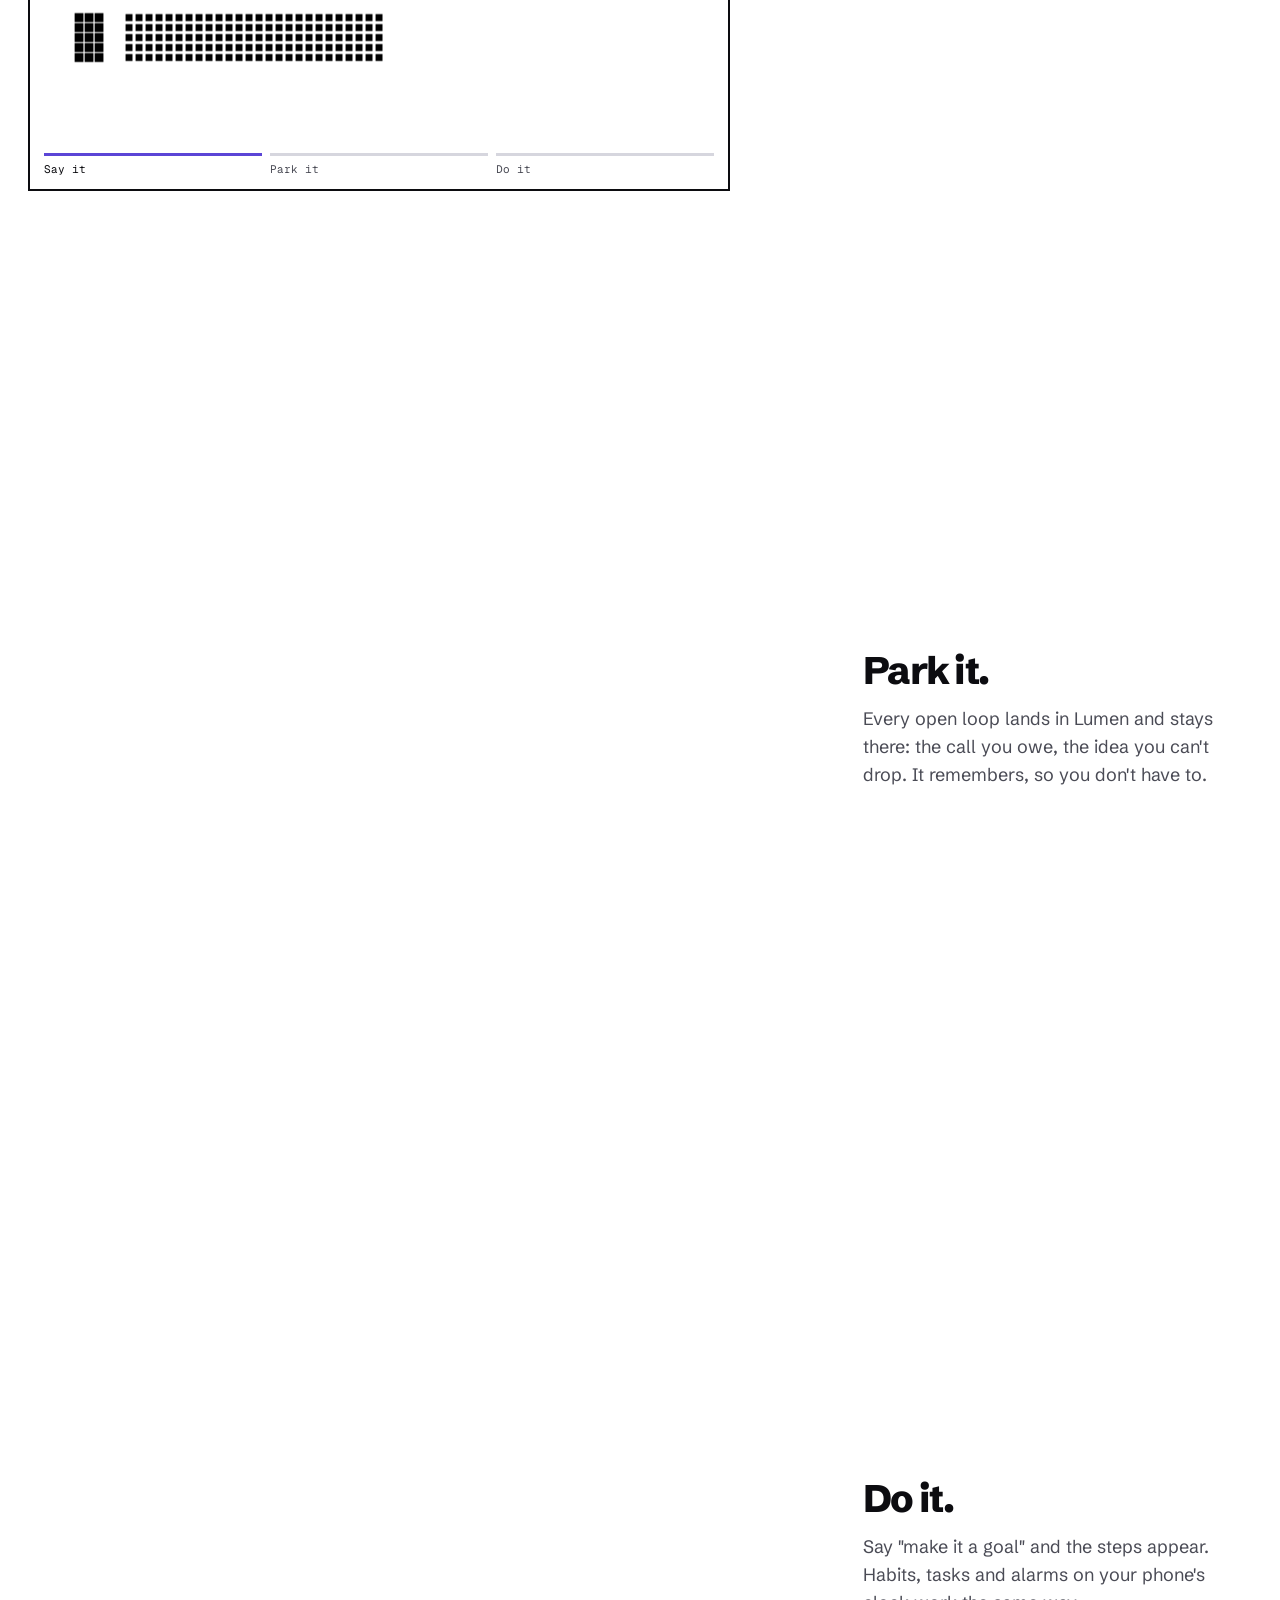
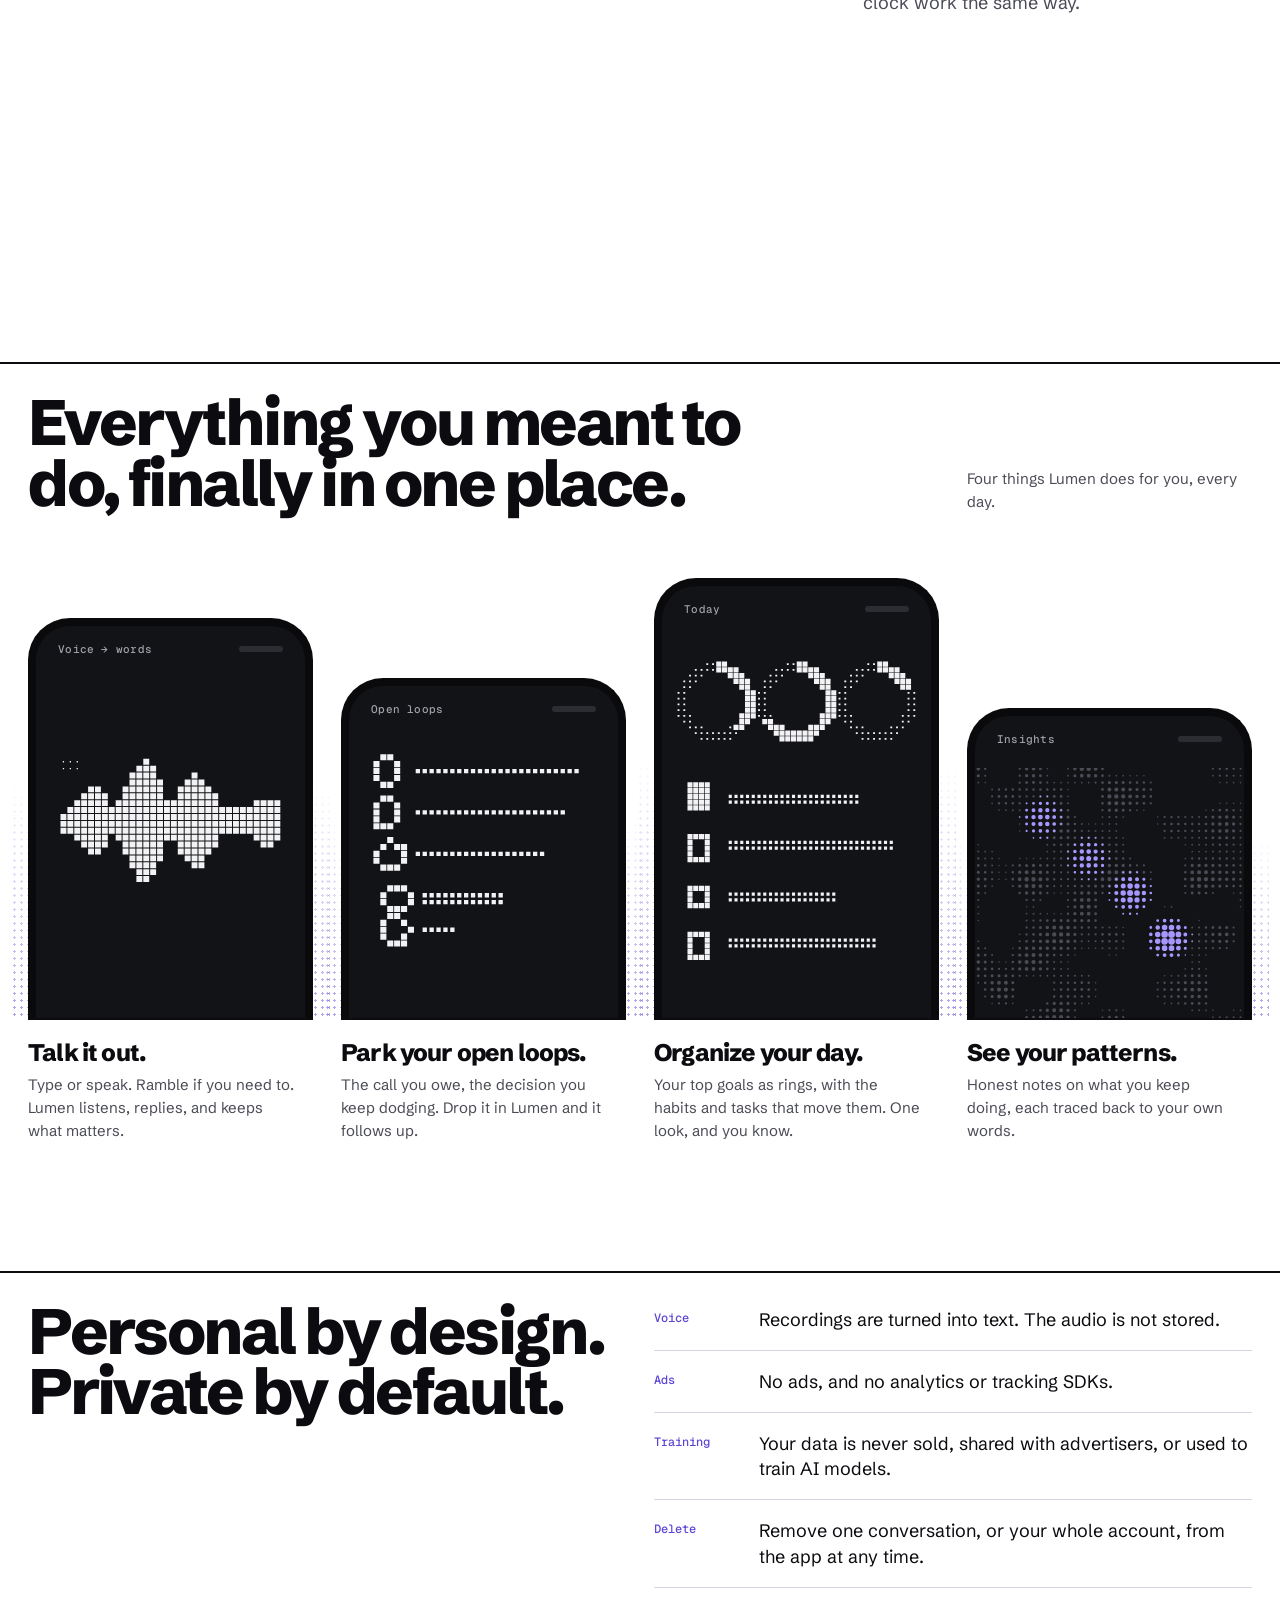
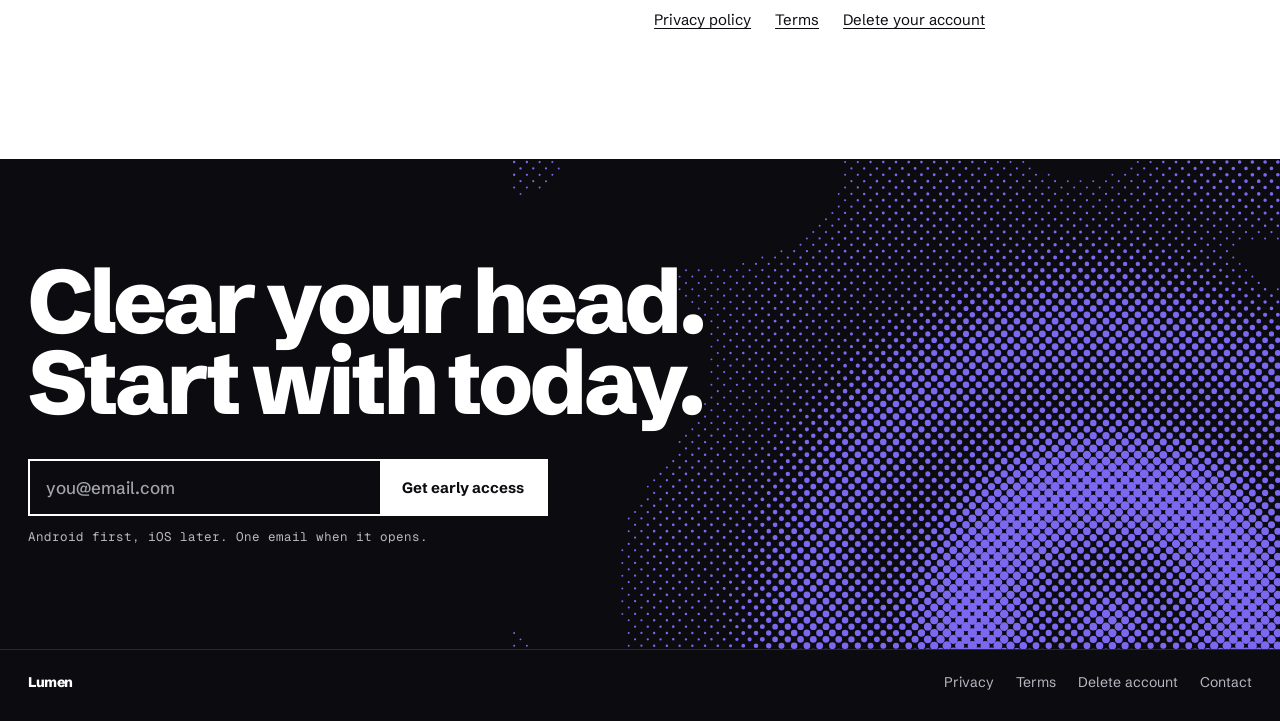
==== commit 4423995d: "Send early-access signups to a Google Sheet Forms post (form-encoded, no preflight) to the Apps Scri" ====
--- a/index.html
+++ b/index.html
@@ -6,6 +6,8 @@
 <title>Lumen</title>
 <meta name="description" content="Organize your day, your month, your life. Talk to Lumen by text or voice; it remembers what matters and turns it into goals, habits and a plan for today. Coming soon to Android.">
 <meta name="theme-color" content="#ffffff">
+<!-- Early-access signups: paste the Apps Script web app URL here (see tools/SIGNUP-SHEET.md). -->
+<meta name="signup-endpoint" content="">
 <meta property="og:type" content="website">
 <meta property="og:title" content="Lumen: organize your day, your month, your life">
 <meta property="og:description" content="Say what's on your mind. Lumen remembers what matters and turns it into goals, habits and a plan for today. Coming soon to Android.">
@@ -88,6 +90,7 @@
 .lede { font-size: clamp(18px, 1.5vw, 21px); line-height: 1.5; max-width: 34ch; margin: 0 0 36px; color: var(--ink); }
 
 .signup { max-width: 520px; }
+.signup .trap { position: absolute; left: -9999px; width: 1px; height: 1px; opacity: 0; }
 .signup__row { display: flex; border: 2px solid var(--ink); }
 .signup input {
   flex: 1;
@@ -272,13 +275,13 @@
       <div class="hero__text">
         <h1><span>Organize your day.</span><span>Then your month.</span><span>Then your life.</span></h1>
         <p class="lede">Say what's on your mind, by text or voice. Lumen remembers what matters and turns it into goals, habits and a plan for today.</p>
-        <form class="signup" data-endpoint="" novalidate>
+        <form class="signup" data-source="top" novalidate><input class="trap" type="text" name="website" tabindex="-1" autocomplete="off" aria-hidden="true">
           <label class="signup__row">
             <span class="visually-hidden" style="position:absolute;clip:rect(0 0 0 0);width:1px;height:1px;overflow:hidden">Email address</span>
             <input type="email" name="email" placeholder="you@email.com" autocomplete="email" required>
             <button class="btn" type="submit">Get early access</button>
           </label>
-          <p class="signup__note" aria-live="polite">Coming soon to Android. One email when it opens.</p>
+          <p class="signup__note" aria-live="polite">Coming soon to Android. One email when it opens. <a href="privacy.html#signup">How we use it</a></p>
         </form>
       </div>
       <figure class="hero__fig" id="heroFig" aria-hidden="true">
@@ -364,7 +367,7 @@
     <canvas id="closeCanvas" aria-hidden="true"></canvas>
     <div class="wrap grid">
       <h2>Clear your head. Start with today.</h2>
-      <form class="signup" data-endpoint="" novalidate>
+      <form class="signup" data-source="bottom" novalidate><input class="trap" type="text" name="website" tabindex="-1" autocomplete="off" aria-hidden="true">
         <label class="signup__row">
           <span style="position:absolute;clip:rect(0 0 0 0);width:1px;height:1px;overflow:hidden">Email address</span>
           <input type="email" name="email" placeholder="you@email.com" autocomplete="email" required>
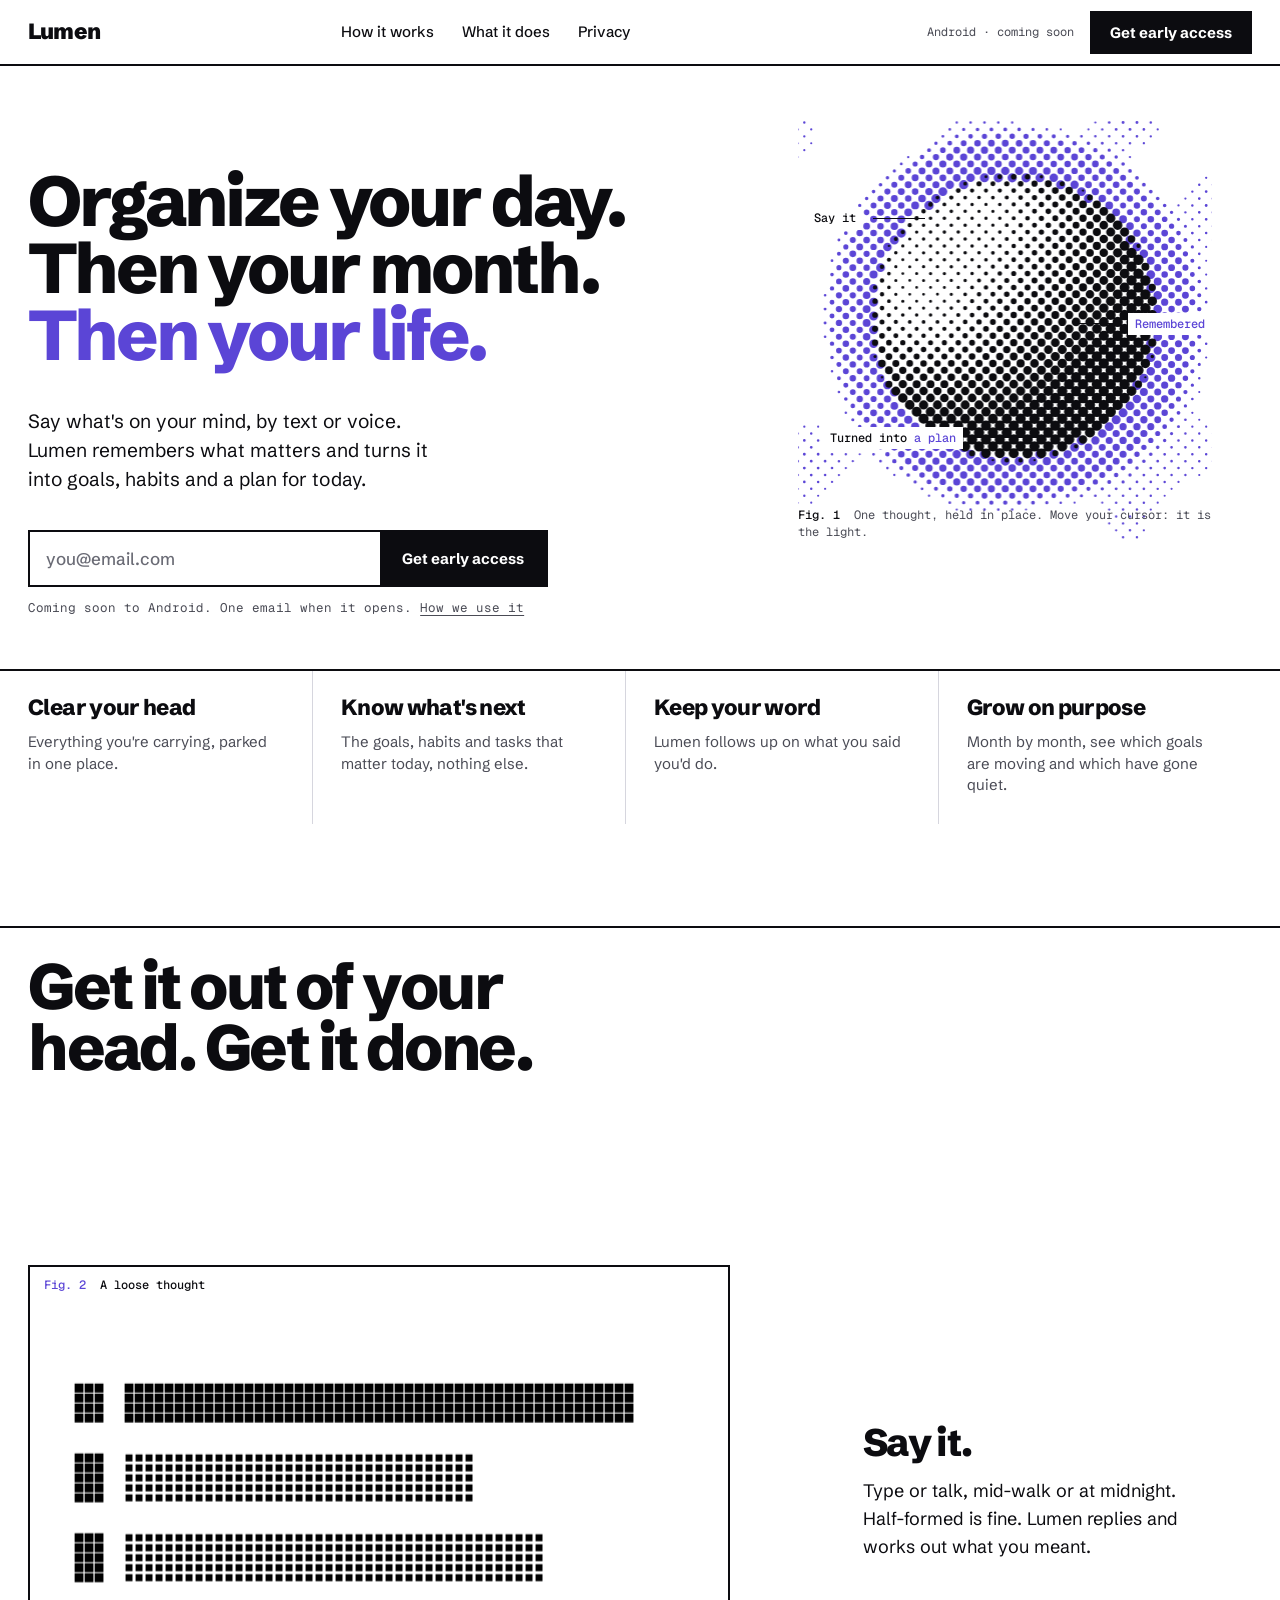
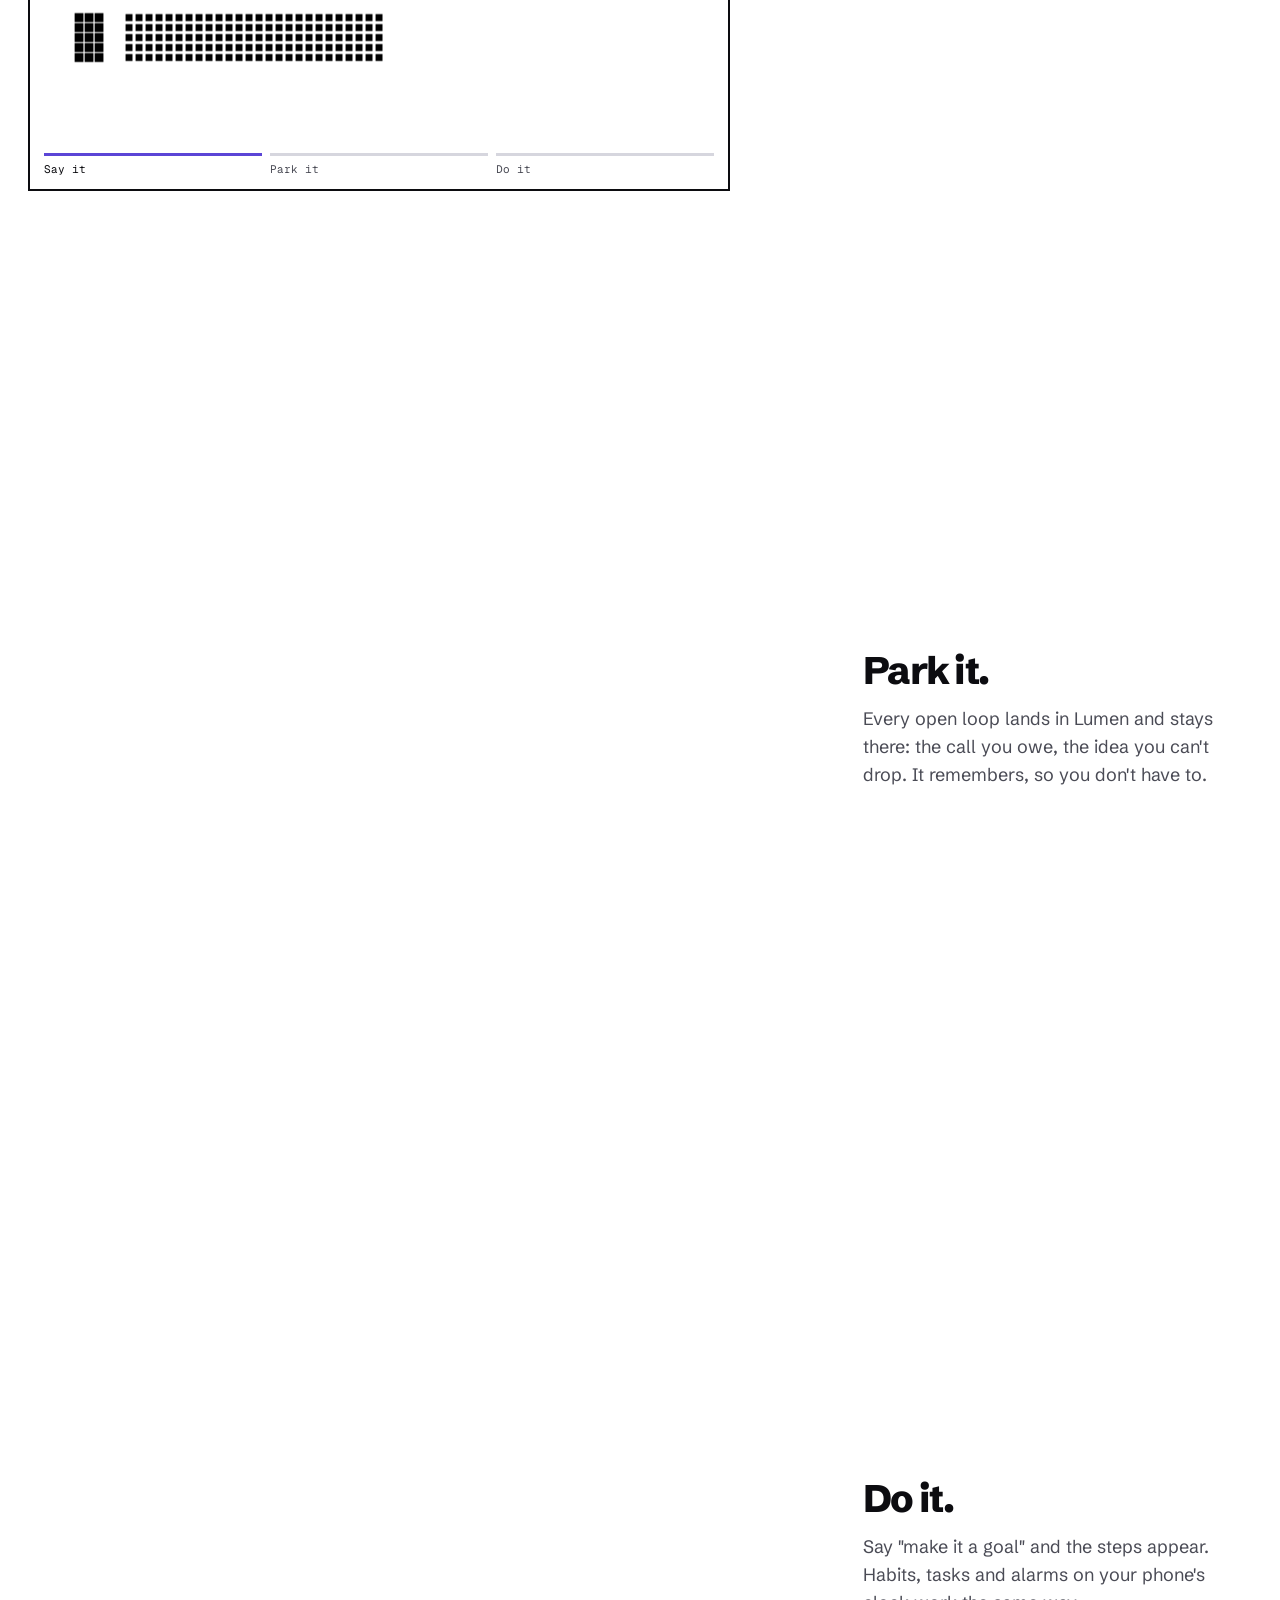
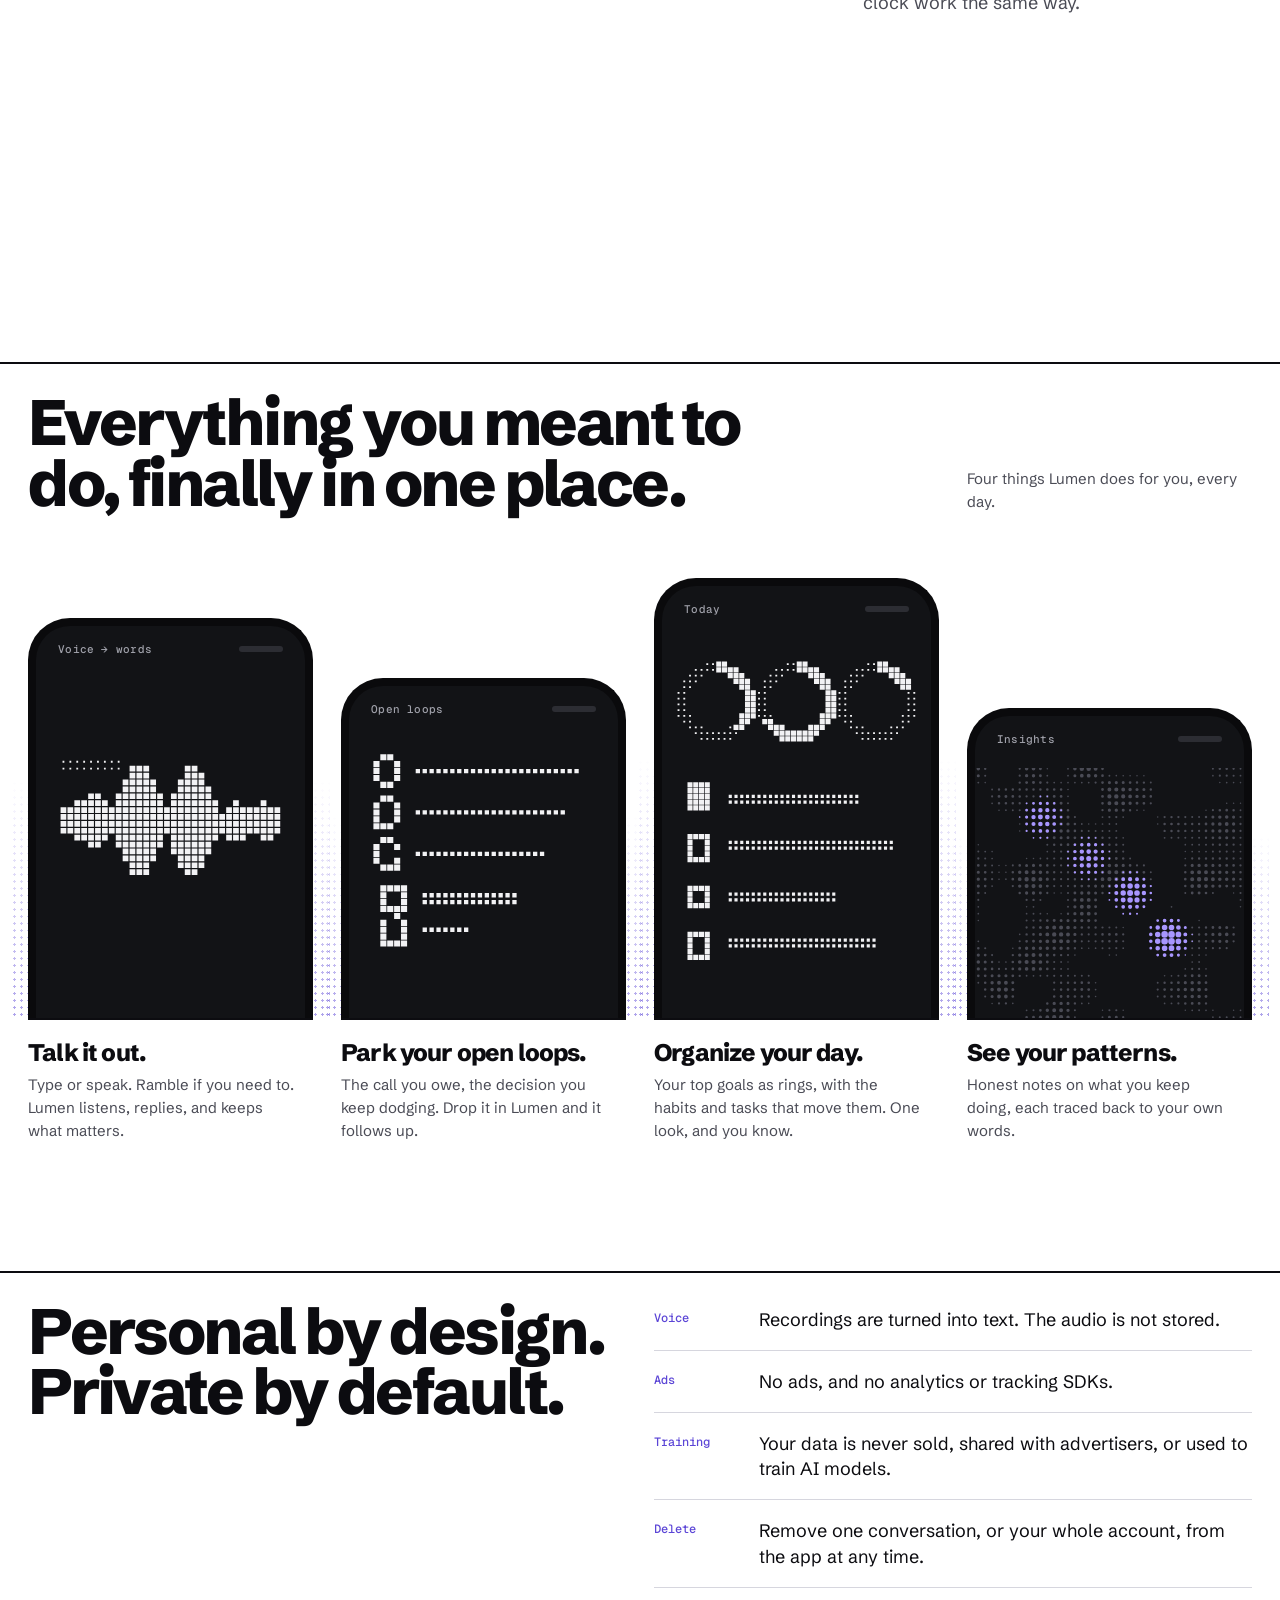
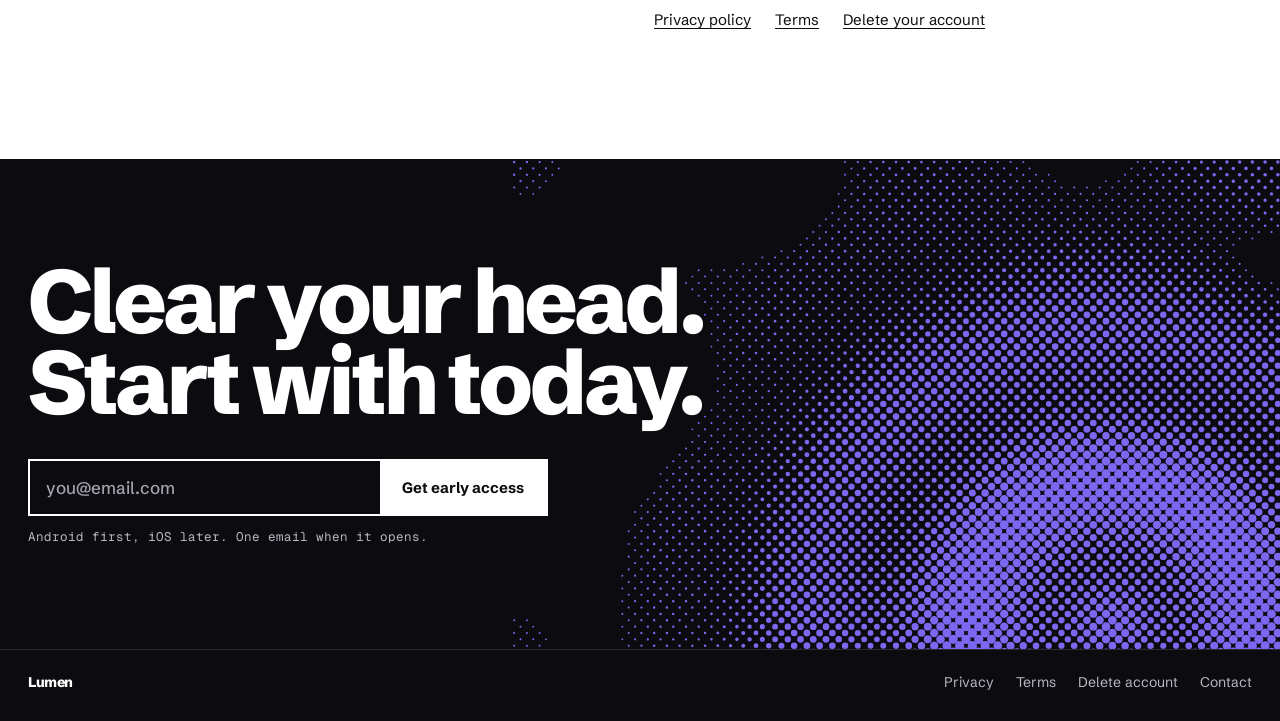
==== commit 1f7297b9: "Connect early-access forms to the signup sheet Co-Authored-By: Claude Opus 5.5 <noreply@anthropic.co" ====
--- a/index.html
+++ b/index.html
@@ -7,7 +7,7 @@
 <meta name="description" content="Organize your day, your month, your life. Talk to Lumen by text or voice; it remembers what matters and turns it into goals, habits and a plan for today. Coming soon to Android.">
 <meta name="theme-color" content="#ffffff">
 <!-- Early-access signups: paste the Apps Script web app URL here (see tools/SIGNUP-SHEET.md). -->
-<meta name="signup-endpoint" content="">
+<meta name="signup-endpoint" content="https://script.google.com/macros/s/AKfycbzKmmOQINYD0-KCKKzUmuFXins6NTSsWz9HASdipMhS42ae9SotaU0V_OK1k_s-M503/exec">
 <meta property="og:type" content="website">
 <meta property="og:title" content="Lumen: organize your day, your month, your life">
 <meta property="og:description" content="Say what's on your mind. Lumen remembers what matters and turns it into goals, habits and a plan for today. Coming soon to Android.">
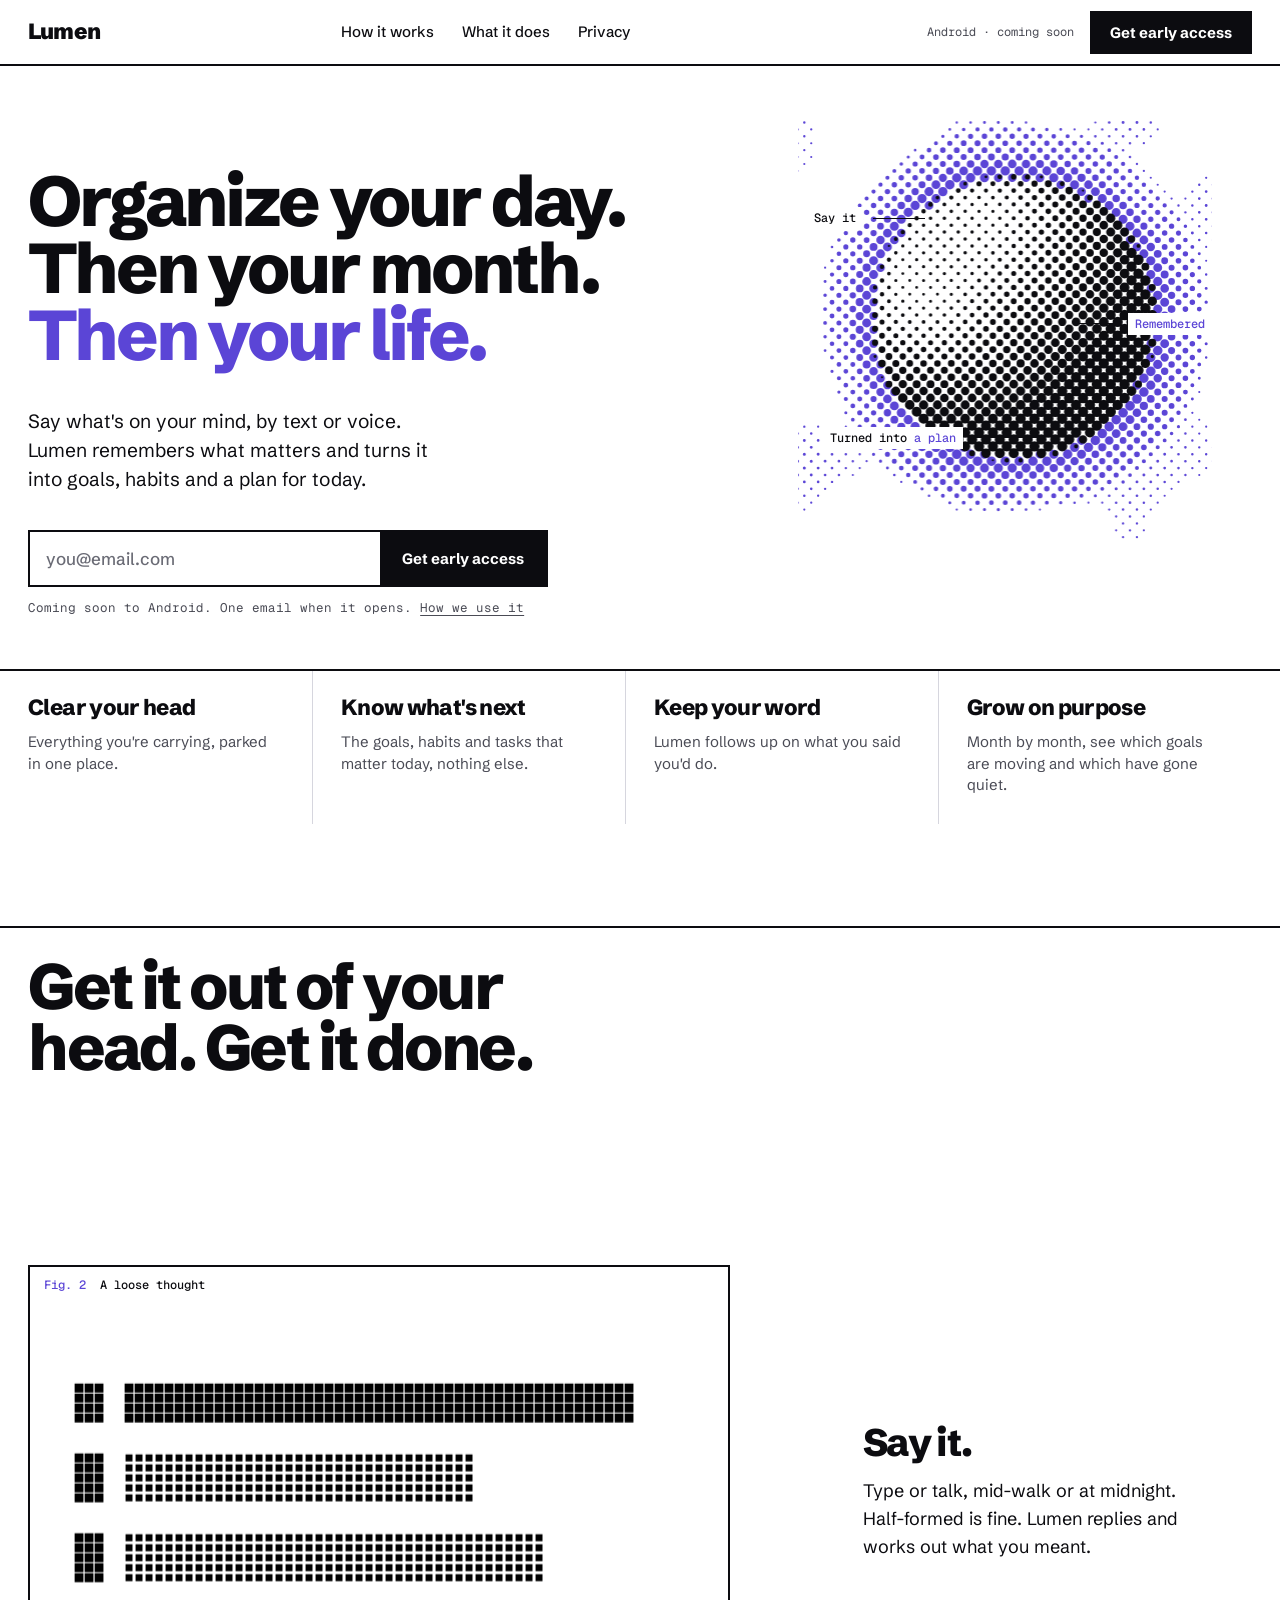
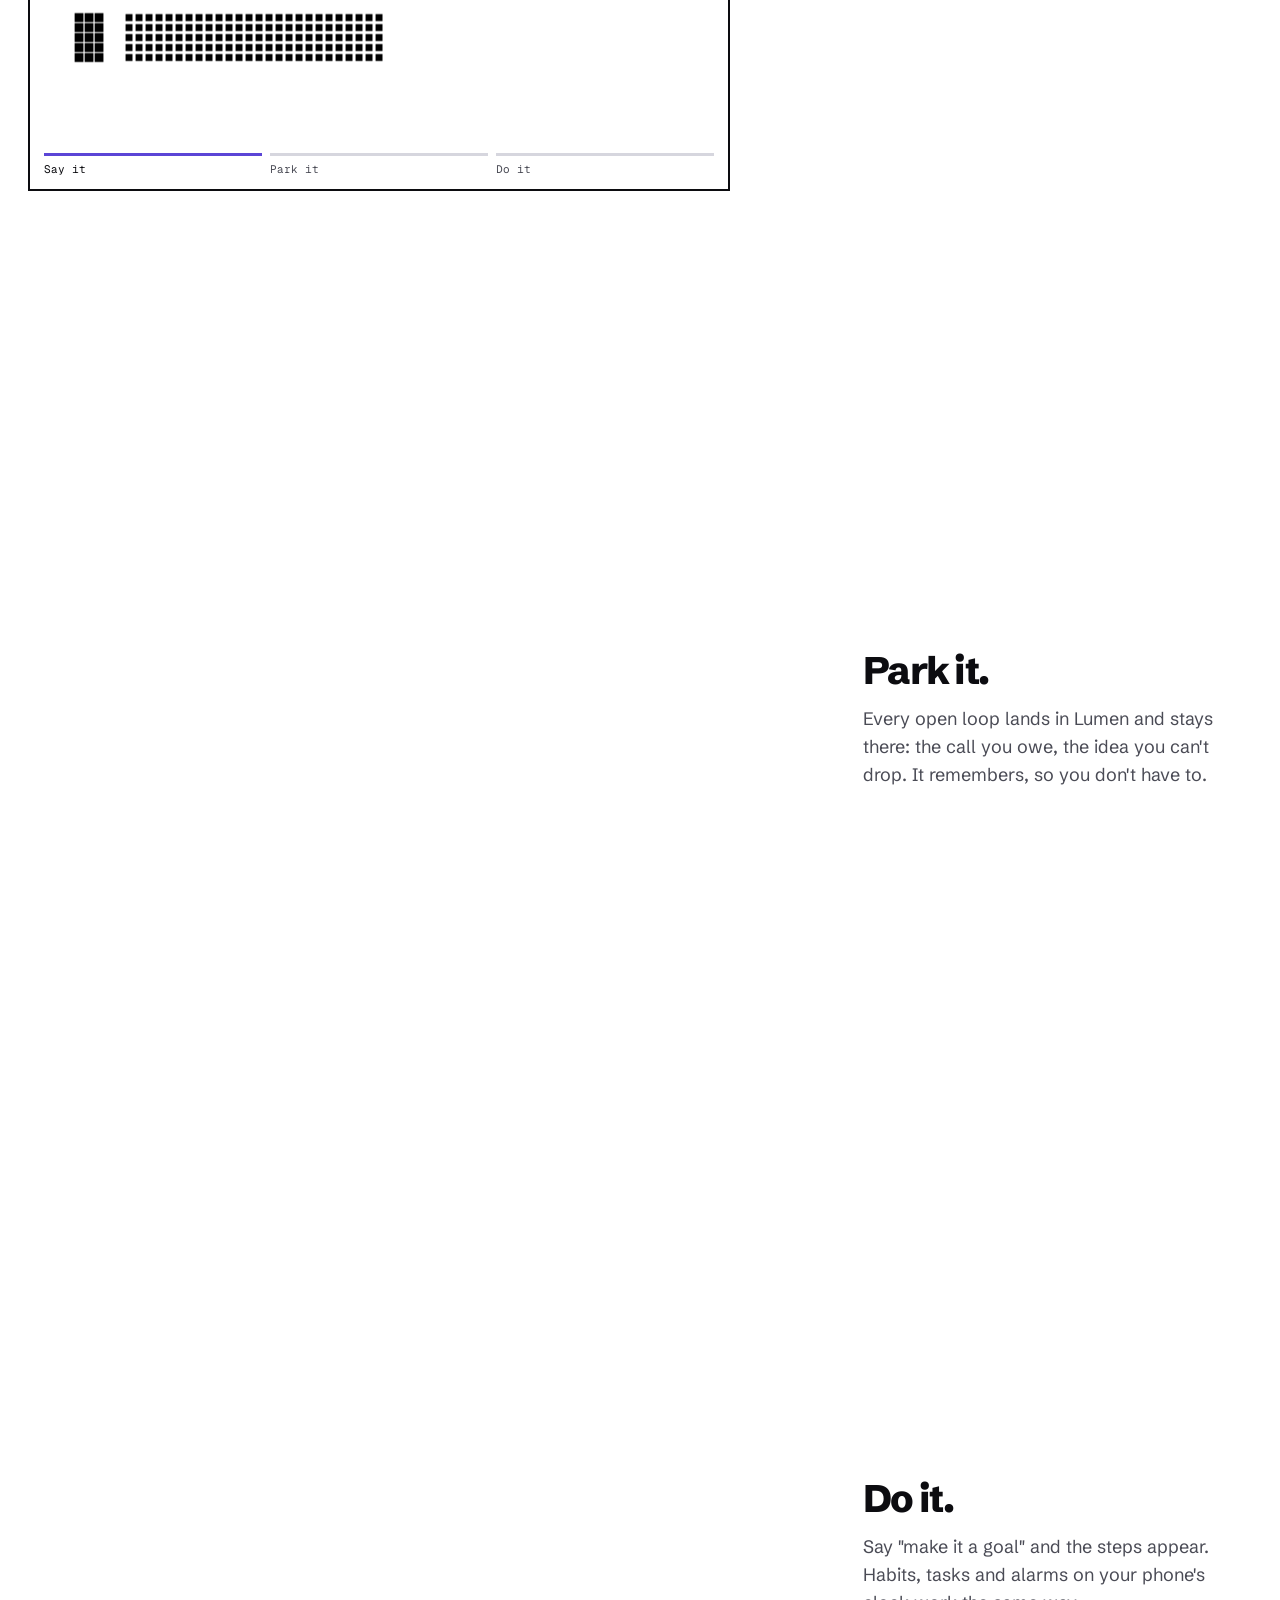
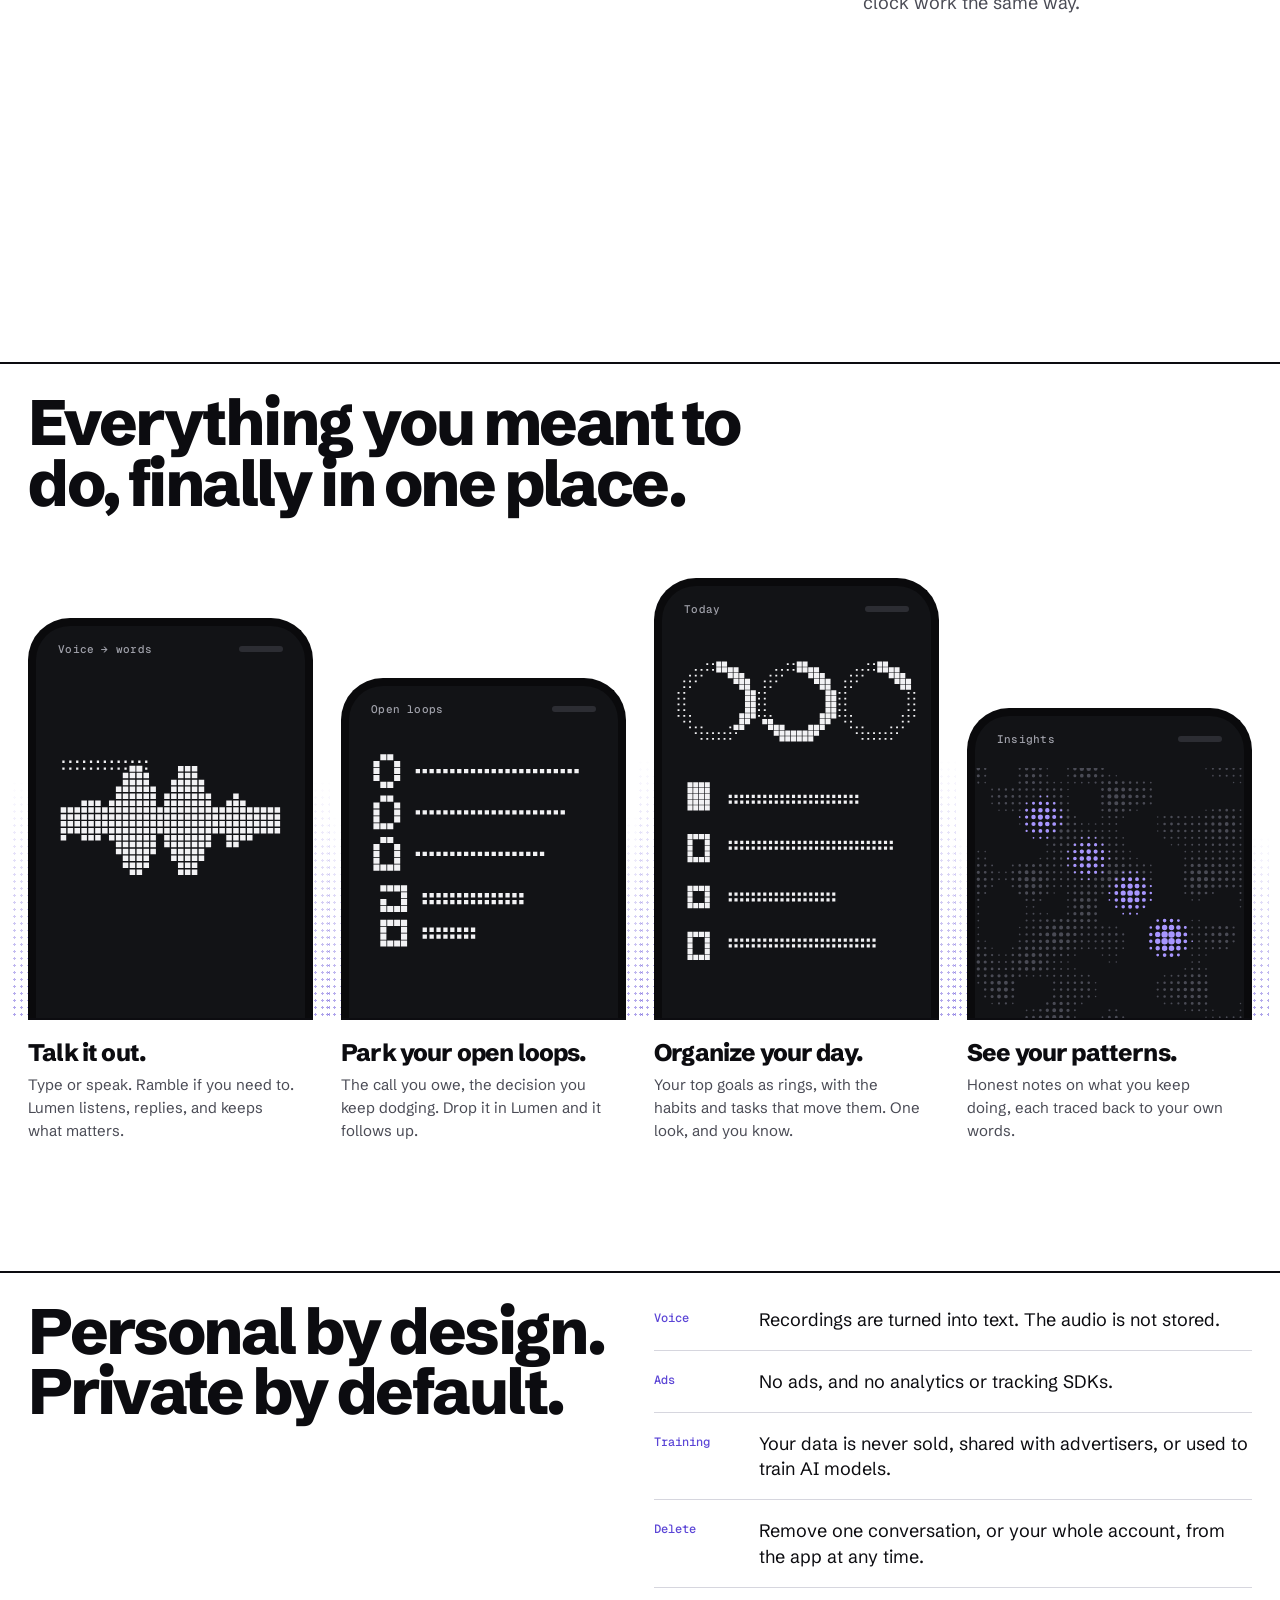
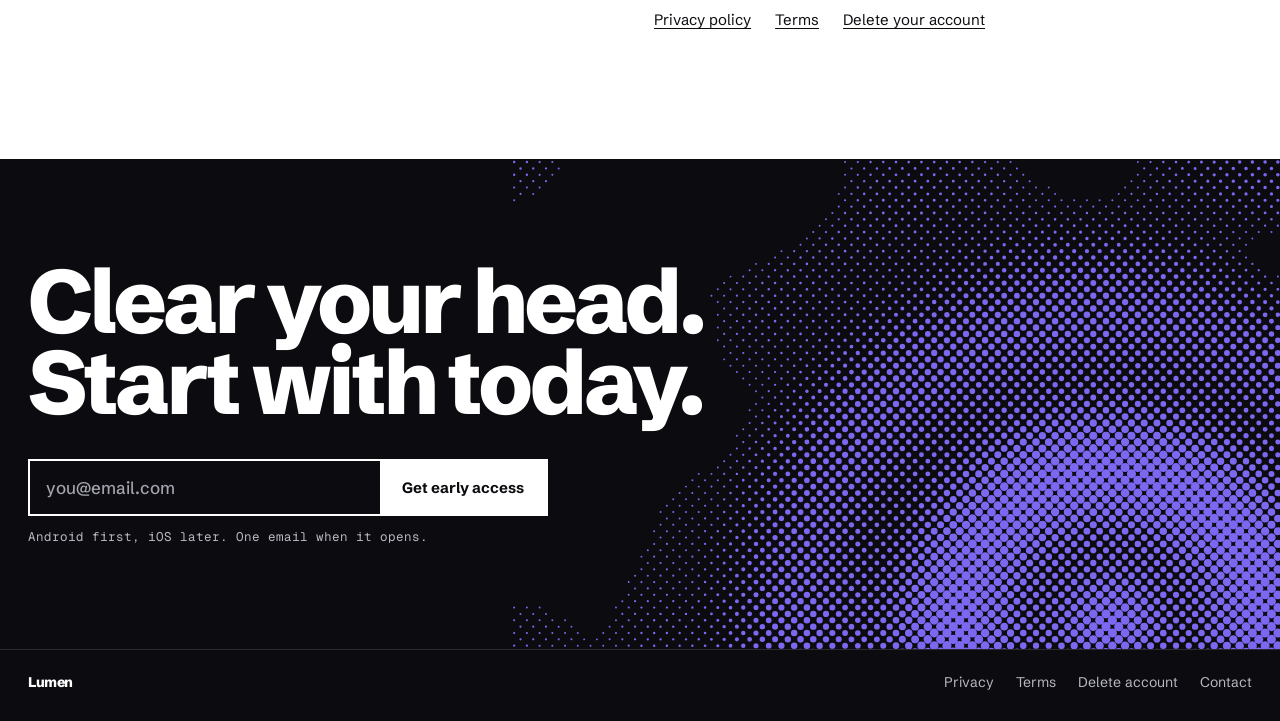
==== commit a35e8aa3: "Remove the hero figure caption and the features intro line Co-Authored-By: Claude Opus 5.5 <noreply@" ====
--- a/index.html
+++ b/index.html
@@ -117,8 +117,6 @@
 .anno::before { content: ''; height: 1px; background: var(--ink); width: var(--len, 64px); order: var(--o, 0); }
 .anno b { font-weight: 500; color: var(--violet); }
 .anno--l { flex-direction: row-reverse; }
-.figcap { position: absolute; left: 0; bottom: 0; font: 400 12px/1.4 var(--mono); color: var(--ink-2); }
-.figcap b { color: var(--ink); font-weight: 500; }
 
 /* Facts strip */
 .facts { margin-top: clamp(32px, 4vw, 56px); border-top: 2px solid var(--rule); }
@@ -157,7 +155,6 @@
 /* Feature plates: a phone-shaped window onto one animated idea, cut by the rule */
 .screens { border-top: 2px solid var(--rule); padding-top: 28px; }
 .screens .h2 { grid-column: 1 / 10; }
-.screens__intro { grid-column: 10 / 13; align-self: end; margin: 0; color: var(--ink-2); font-size: 15px; }
 .shots { margin-top: clamp(40px, 5vw, 72px); align-items: end; }
 .shot { grid-column: span 3; }
 .cut { position: relative; border-bottom: 2px solid var(--rule); display: flex; justify-content: center; }
@@ -238,7 +235,6 @@
   .how__stage { grid-column: 1 / -1; height: 56vh; top: 0; background: var(--paper); z-index: 1; padding: 12px 0; }
   .how__steps { grid-column: 1 / -1; grid-row: 2; }
   .step { min-height: 60vh; }
-  .screens__intro { grid-column: 1 / -1; margin-top: 16px; }
   .shots { display: flex; overflow-x: auto; scroll-snap-type: x mandatory; gap: var(--g); margin-left: calc(var(--g) * -1); margin-right: calc(var(--g) * -1); padding: 0 var(--g) 8px; scrollbar-width: none; }
   .shot { flex: 0 0 78%; scroll-snap-align: center; }
   .dev { --h: 360px !important; }
@@ -289,7 +285,6 @@
         <div class="anno anno--l" style="left:2%;top:21%;--len:52px"><span>Say it</span></div>
         <div class="anno" style="right:0;top:46%;--len:44px;--o:-1"><span><b>Remembered</b></span></div>
         <div class="anno anno--l" style="left:6%;top:73%;--len:72px"><span>Turned into <b>a plan</b></span></div>
-        <figcaption class="figcap"><b>Fig. 1</b>&nbsp;&nbsp;One thought, held in place. Move your cursor: it is the light.</figcaption>
       </figure>
     </div>
   </section>
@@ -324,7 +319,6 @@
   <section class="screens wrap" id="screens">
     <div class="grid">
       <h2 class="h2">Everything you meant to do, finally in one place.</h2>
-      <p class="screens__intro">Four things Lumen does for you, every day.</p>
     </div>
     <div class="grid shots">
       <article class="shot">
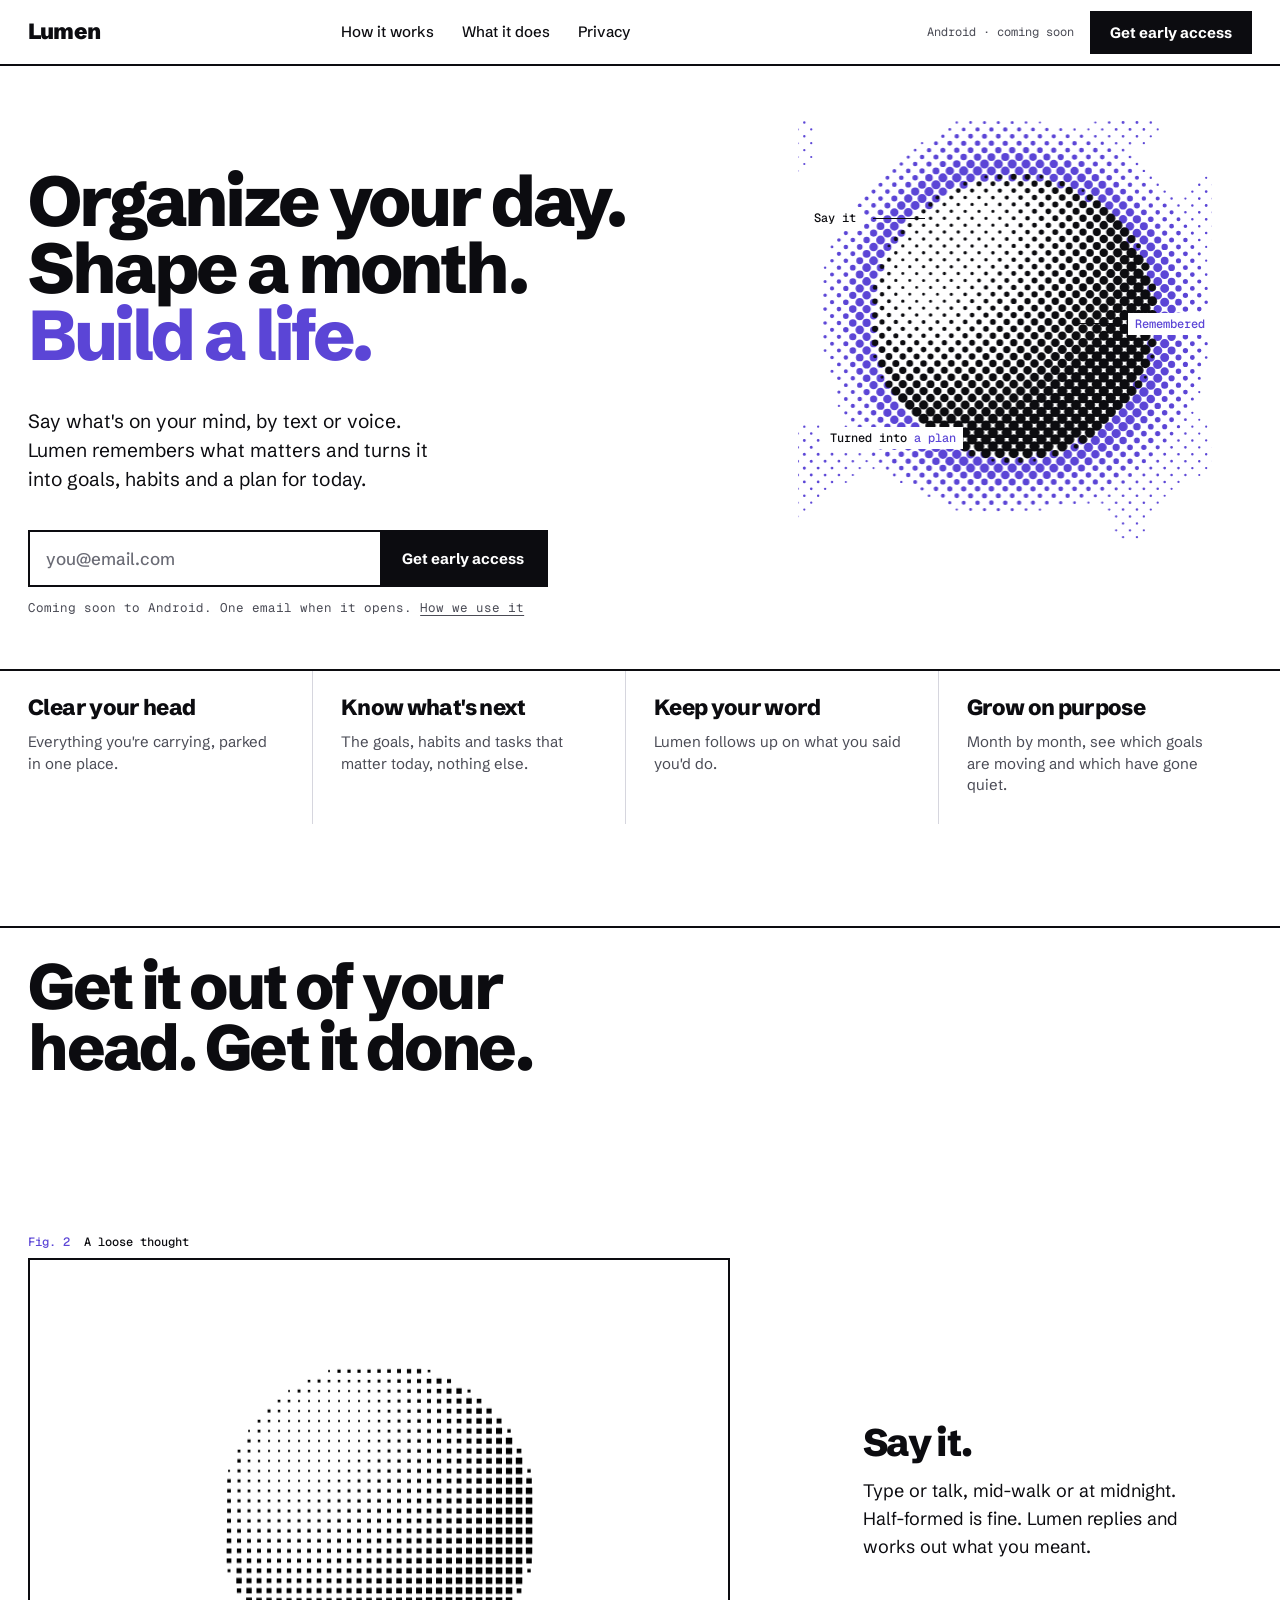
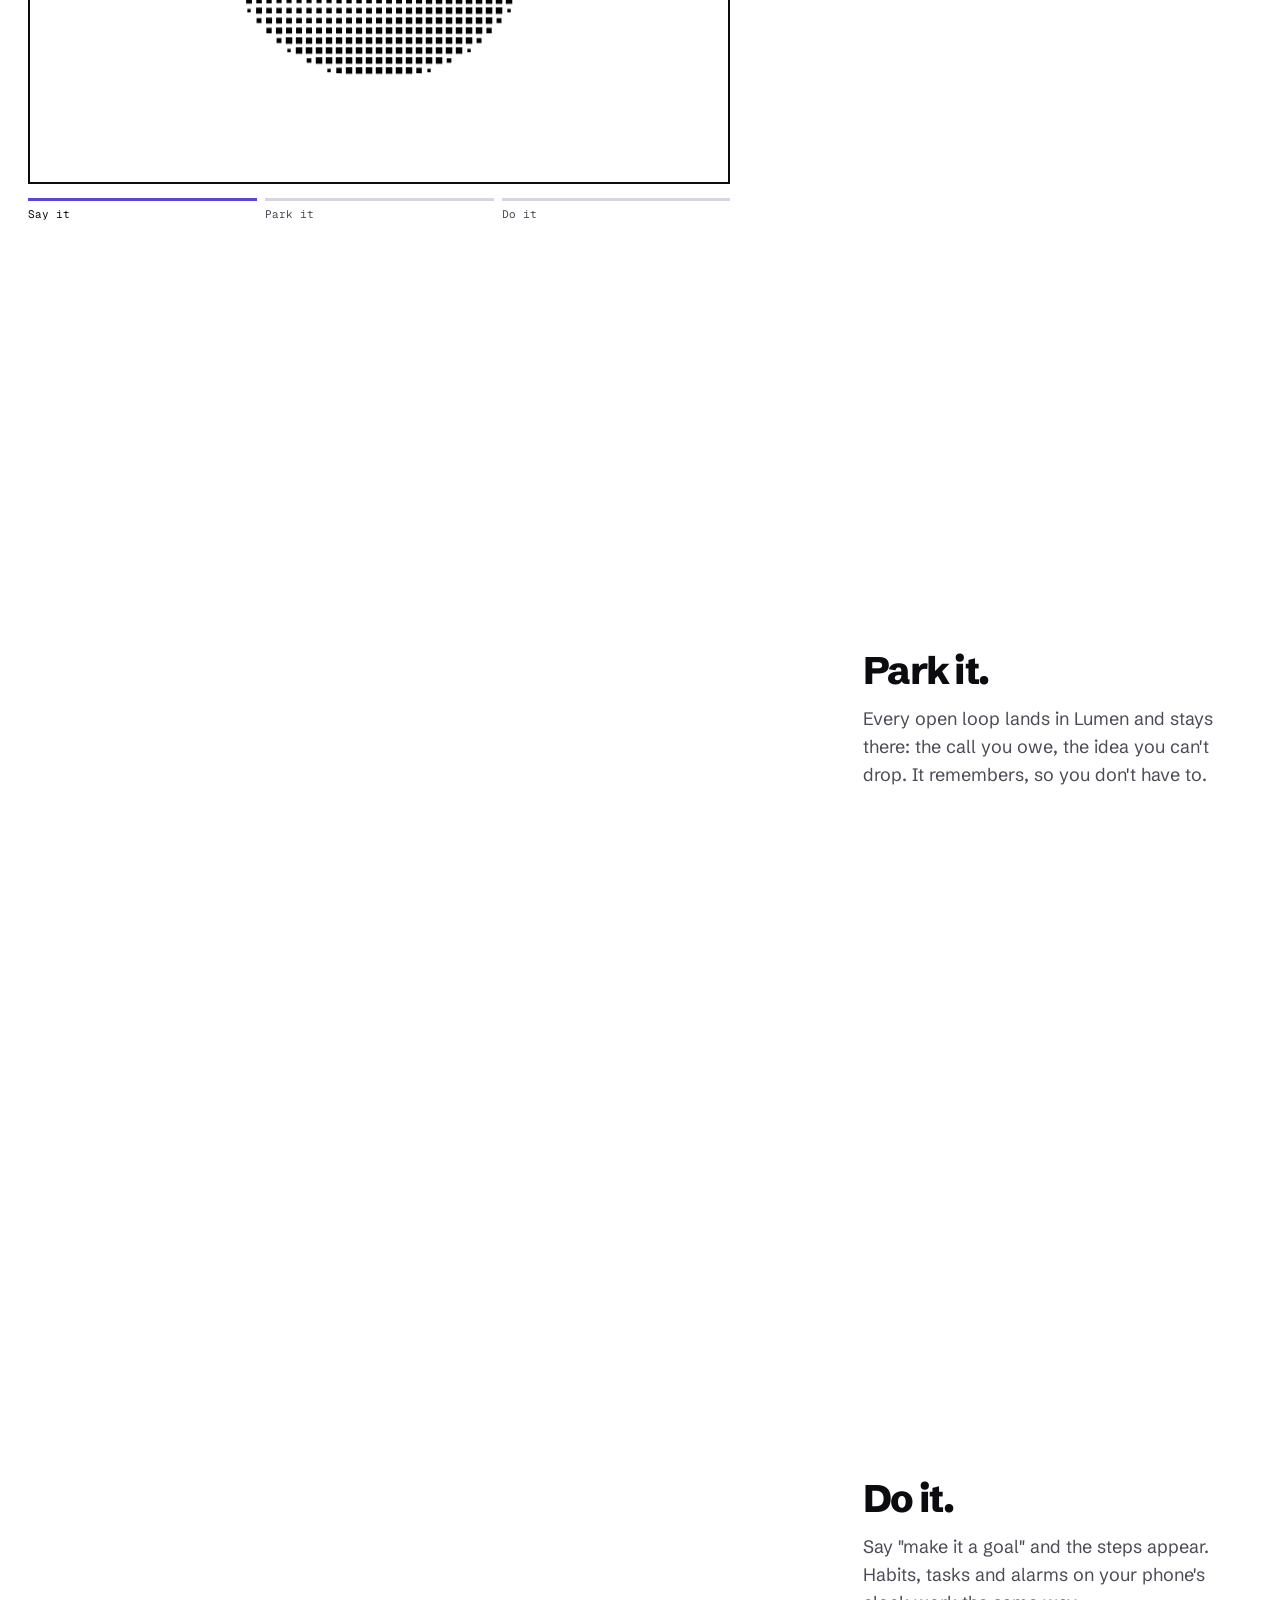
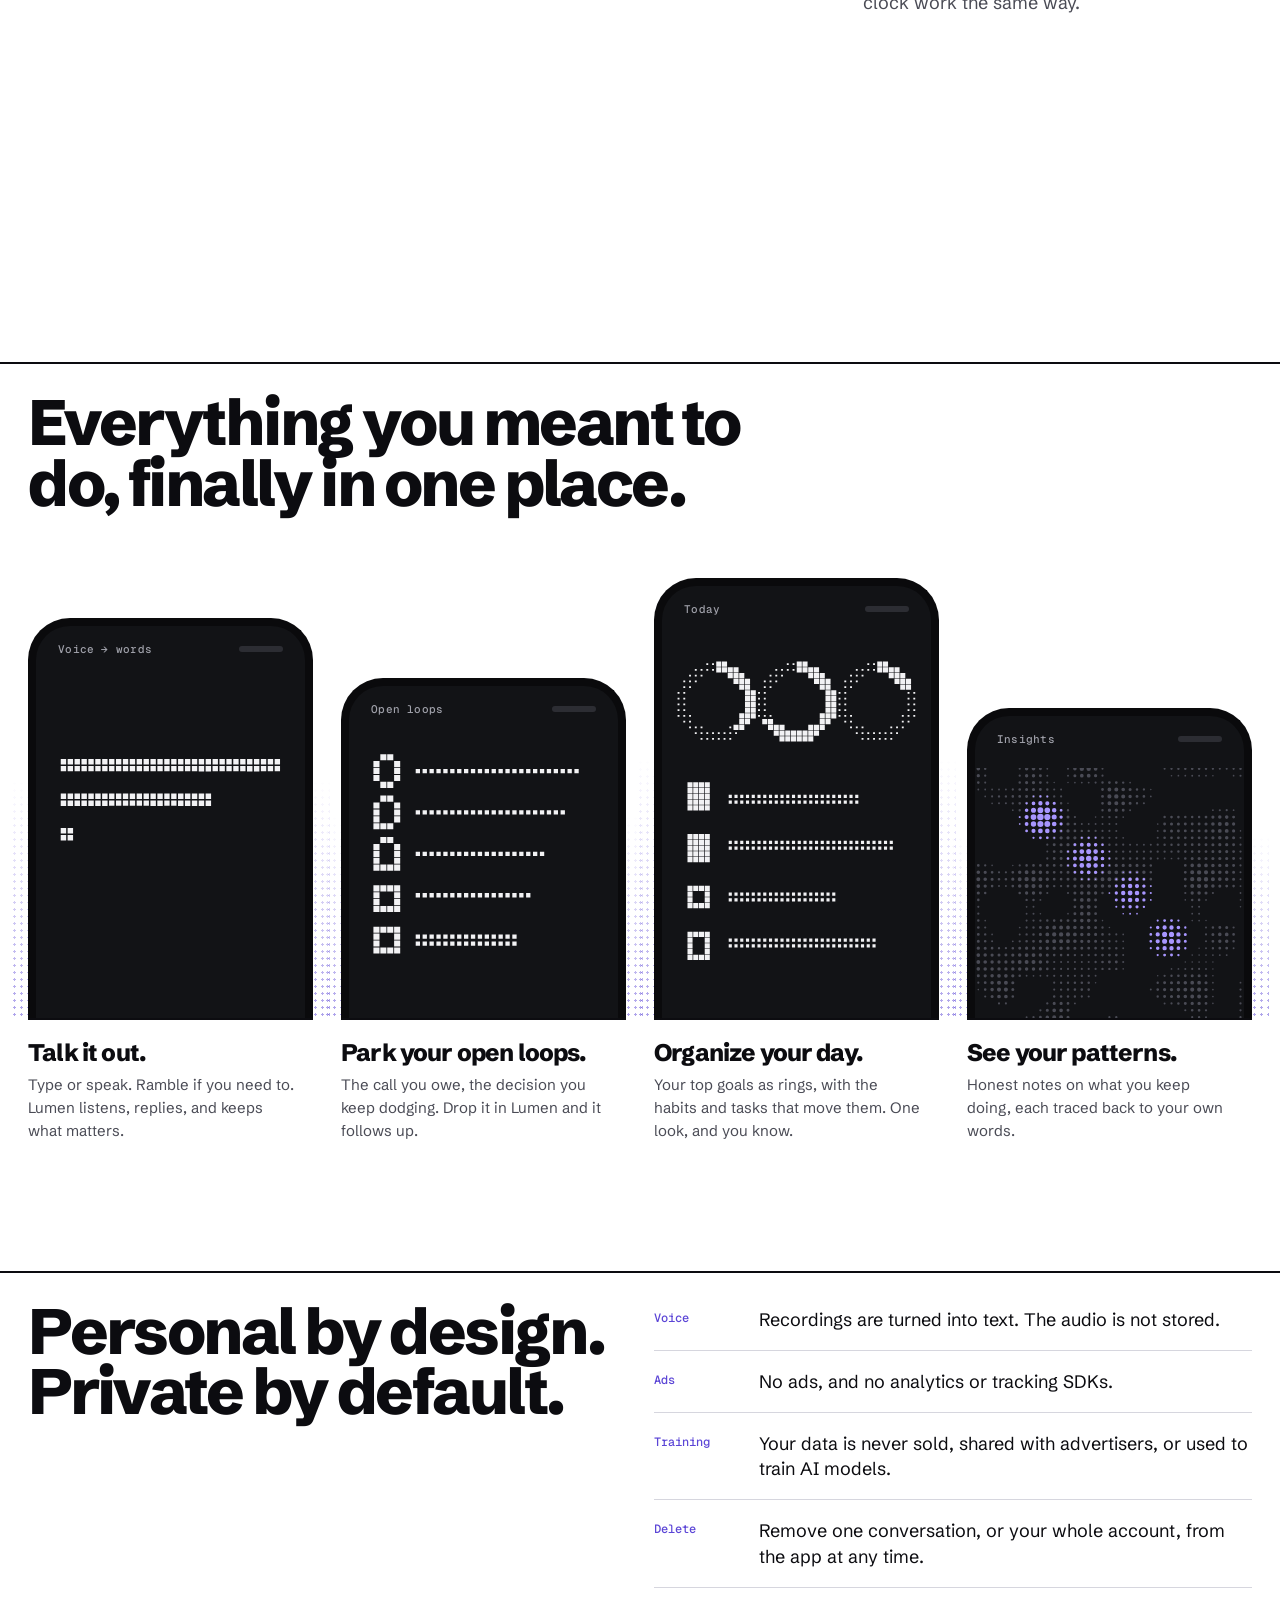
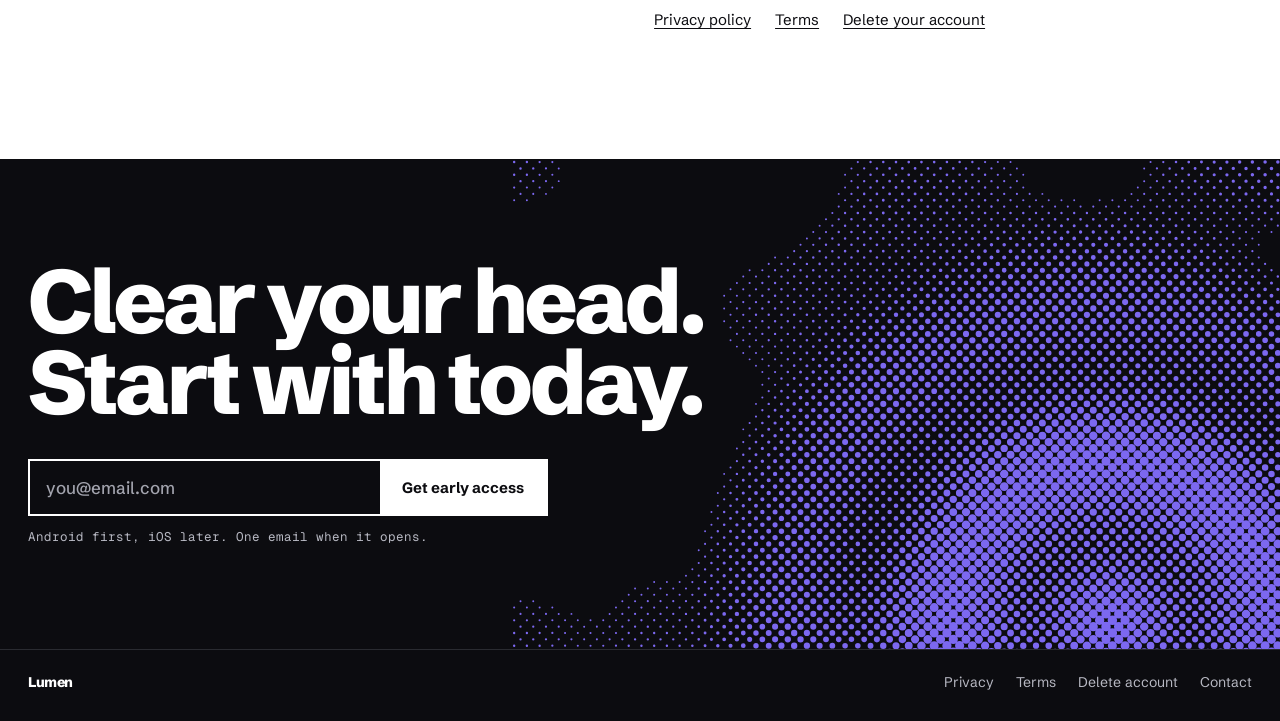
==== commit dc098c2c: "Rework how-it-works stage and hero headline Move Fig. label and step meter outside the canvas box so" ====
--- a/index.html
+++ b/index.html
@@ -4,12 +4,12 @@
 <meta charset="utf-8">
 <meta name="viewport" content="width=device-width, initial-scale=1">
 <title>Lumen</title>
-<meta name="description" content="Organize your day, your month, your life. Talk to Lumen by text or voice; it remembers what matters and turns it into goals, habits and a plan for today. Coming soon to Android.">
+<meta name="description" content="Organize your day, shape a month, build a life. Talk to Lumen by text or voice; it remembers what matters and turns it into goals, habits and a plan for today. Coming soon to Android.">
 <meta name="theme-color" content="#ffffff">
 <!-- Early-access signups: paste the Apps Script web app URL here (see tools/SIGNUP-SHEET.md). -->
 <meta name="signup-endpoint" content="https://script.google.com/macros/s/AKfycbzKmmOQINYD0-KCKKzUmuFXins6NTSsWz9HASdipMhS42ae9SotaU0V_OK1k_s-M503/exec">
 <meta property="og:type" content="website">
-<meta property="og:title" content="Lumen: organize your day, your month, your life">
+<meta property="og:title" content="Lumen: organize your day, shape a month, build a life">
 <meta property="og:description" content="Say what's on your mind. Lumen remembers what matters and turns it into goals, habits and a plan for today. Coming soon to Android.">
 <link rel="preconnect" href="https://fonts.googleapis.com">
 <link rel="preconnect" href="https://fonts.gstatic.com" crossorigin>
@@ -139,11 +139,12 @@
 }
 .how__body { position: relative; }
 .how__stage { grid-column: 1 / 8; grid-row: 1; position: sticky; top: 0; height: 100vh; display: flex; align-items: center; }
-.how__stage .frame { position: relative; width: 100%; aspect-ratio: 4 / 3; border: 2px solid var(--rule); }
+.how__fig { width: 100%; }
+.how__stage .frame { position: relative; width: 100%; aspect-ratio: 4 / 3; max-height: 66vh; border: 2px solid var(--rule); overflow: hidden; }
 .how__stage canvas { position: absolute; inset: 0; width: 100%; height: 100%; }
-.how__stage .tag { position: absolute; left: 14px; top: 12px; font: 500 12px/1 var(--mono); }
+.how__stage .tag { margin: 0 0 10px; font: 500 12px/1 var(--mono); }
 .how__stage .tag b { color: var(--violet); font-weight: 500; }
-.how__stage .meter { position: absolute; left: 14px; right: 14px; bottom: 14px; display: grid; grid-template-columns: repeat(3, 1fr); gap: 8px; font: 400 11px/1 var(--mono); color: var(--ink-2); }
+.how__stage .meter { margin-top: 14px; display: grid; grid-template-columns: repeat(3, 1fr); gap: 8px; font: 400 11px/1 var(--mono); color: var(--ink-2); }
 .how__stage .meter span { border-top: 3px solid var(--hair); padding-top: 8px; transition: border-color 0.4s var(--ease), color 0.4s var(--ease); }
 .how__stage .meter span.on { border-color: var(--violet); color: var(--ink); }
 .how__steps { grid-column: 9 / 13; grid-row: 1; }
@@ -232,7 +233,7 @@
   .anno { font-size: 10.5px; }
   .facts .grid > div { grid-column: span 6; border-right: 0; border-bottom: 1px solid var(--hair); }
   .how__head h2, .h2, .screens .h2, .priv .h2 { grid-column: 1 / -1; }
-  .how__stage { grid-column: 1 / -1; height: 56vh; top: 0; background: var(--paper); z-index: 1; padding: 12px 0; }
+  .how__stage { grid-column: 1 / -1; height: 62vh; top: 0; background: var(--paper); z-index: 1; padding: 12px 0; }
   .how__steps { grid-column: 1 / -1; grid-row: 2; }
   .step { min-height: 60vh; }
   .shots { display: flex; overflow-x: auto; scroll-snap-type: x mandatory; gap: var(--g); margin-left: calc(var(--g) * -1); margin-right: calc(var(--g) * -1); padding: 0 var(--g) 8px; scrollbar-width: none; }
@@ -269,7 +270,7 @@
   <section class="hero wrap">
     <div class="grid">
       <div class="hero__text">
-        <h1><span>Organize your day.</span><span>Then your month.</span><span>Then your life.</span></h1>
+        <h1><span>Organize your day.</span><span>Shape a month.</span><span>Build a life.</span></h1>
         <p class="lede">Say what's on your mind, by text or voice. Lumen remembers what matters and turns it into goals, habits and a plan for today.</p>
         <form class="signup" data-source="top" novalidate><input class="trap" type="text" name="website" tabindex="-1" autocomplete="off" aria-hidden="true">
           <label class="signup__row">
@@ -302,9 +303,9 @@
     <div class="how__head grid"><h2>Get it out of your head. Get it done.</h2></div>
     <div class="how__body grid">
       <div class="how__stage">
-        <div class="frame">
-          <canvas id="howCanvas" aria-hidden="true"></canvas>
-          <div class="tag"><b>Fig. 2</b>&nbsp;&nbsp;<span id="howTag">A thought</span></div>
+        <div class="how__fig">
+          <div class="tag"><b>Fig. 2</b>&nbsp;&nbsp;<span id="howTag">A loose thought</span></div>
+          <div class="frame"><canvas id="howCanvas" aria-hidden="true"></canvas></div>
           <div class="meter" aria-hidden="true"><span class="on">Say it</span><span>Park it</span><span>Do it</span></div>
         </div>
       </div>
@@ -427,9 +428,10 @@
     pointer: false,
     field: (u, v, t, s) => {
       const p = s.progress;
-      const w0 = 1 - smooth(0.12, 0.42, p);
-      const w2 = smooth(0.58, 0.88, p);
-      const w1 = Math.max(0, 1 - w0 - w2);
+      // One picture at a time: each fades fully out before the next fades in.
+      const w0 = 1 - smooth(0.2, 0.32, p);
+      const w1 = smooth(0.36, 0.46, p) * (1 - smooth(0.6, 0.7, p));
+      const w2 = smooth(0.74, 0.84, p);
       return f0(u, v, t, s) * w0 + f1(u, v, t, s) * w1 + f2(u, v, t, s) * w2;
     },
   });
@@ -437,20 +439,30 @@
   const steps = [...document.querySelectorAll('.step')];
   const meter = [...document.querySelectorAll('.meter span')];
   const tag = document.getElementById('howTag');
-  let ticking = false;
-  function onScroll() {
-    ticking = false;
+  // Scroll sets a target; the picture eases toward it so wheel notches never jump.
+  let target = 0, shown = 0, raf = 0, lastIdx = -1;
+  function readScroll() {
     const r = body.getBoundingClientRect();
-    const total = r.height - window.innerHeight;
-    const p = clamp(-r.top / Math.max(1, total));
-    how.setProgress(p);
-    const idx = p < 0.36 ? 0 : p < 0.7 ? 1 : 2;
-    steps.forEach((s, i) => s.classList.toggle('on', i === idx));
-    meter.forEach((m, i) => m.classList.toggle('on', i <= idx));
-    tag.textContent = steps[idx].dataset.tag;
+    target = clamp(-r.top / Math.max(1, r.height - window.innerHeight));
+    if (!raf) raf = requestAnimationFrame(tick);
   }
-  window.addEventListener('scroll', () => { if (!ticking) { ticking = true; requestAnimationFrame(onScroll); } }, { passive: true });
-  onScroll();
+  function tick() {
+    raf = 0;
+    shown += (target - shown) * 0.14;
+    if (Math.abs(target - shown) < 0.0004) shown = target;
+    how.setProgress(shown);
+    const idx = target < 0.34 ? 0 : target < 0.72 ? 1 : 2;
+    if (idx !== lastIdx) {
+      lastIdx = idx;
+      steps.forEach((s, i) => s.classList.toggle('on', i === idx));
+      meter.forEach((m, i) => m.classList.toggle('on', i <= idx));
+      tag.textContent = steps[idx].dataset.tag;
+    }
+    if (shown !== target) raf = requestAnimationFrame(tick);
+  }
+  window.addEventListener('scroll', readScroll, { passive: true });
+  window.addEventListener('resize', readScroll);
+  readScroll();
 
   // Closing field: violet light rising from the bottom-right.
   H.mount(document.getElementById('closeCanvas'), {
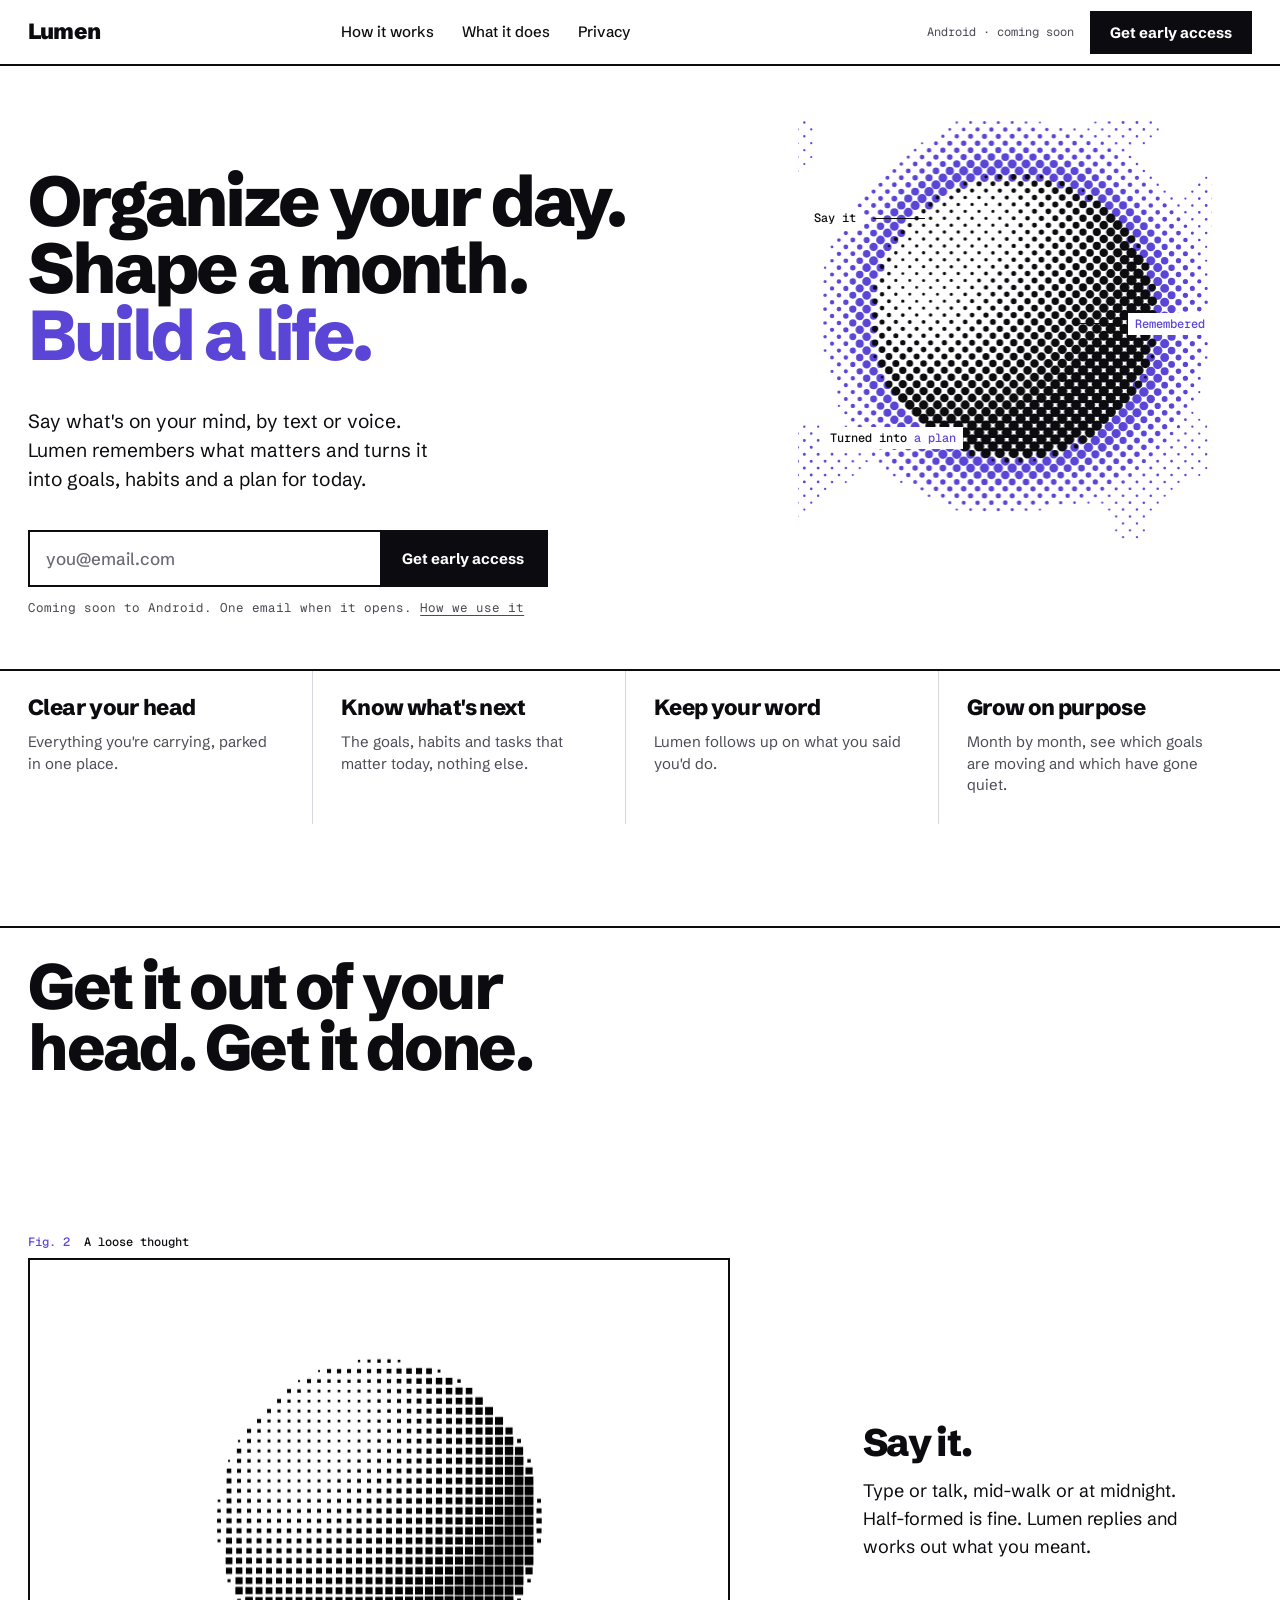
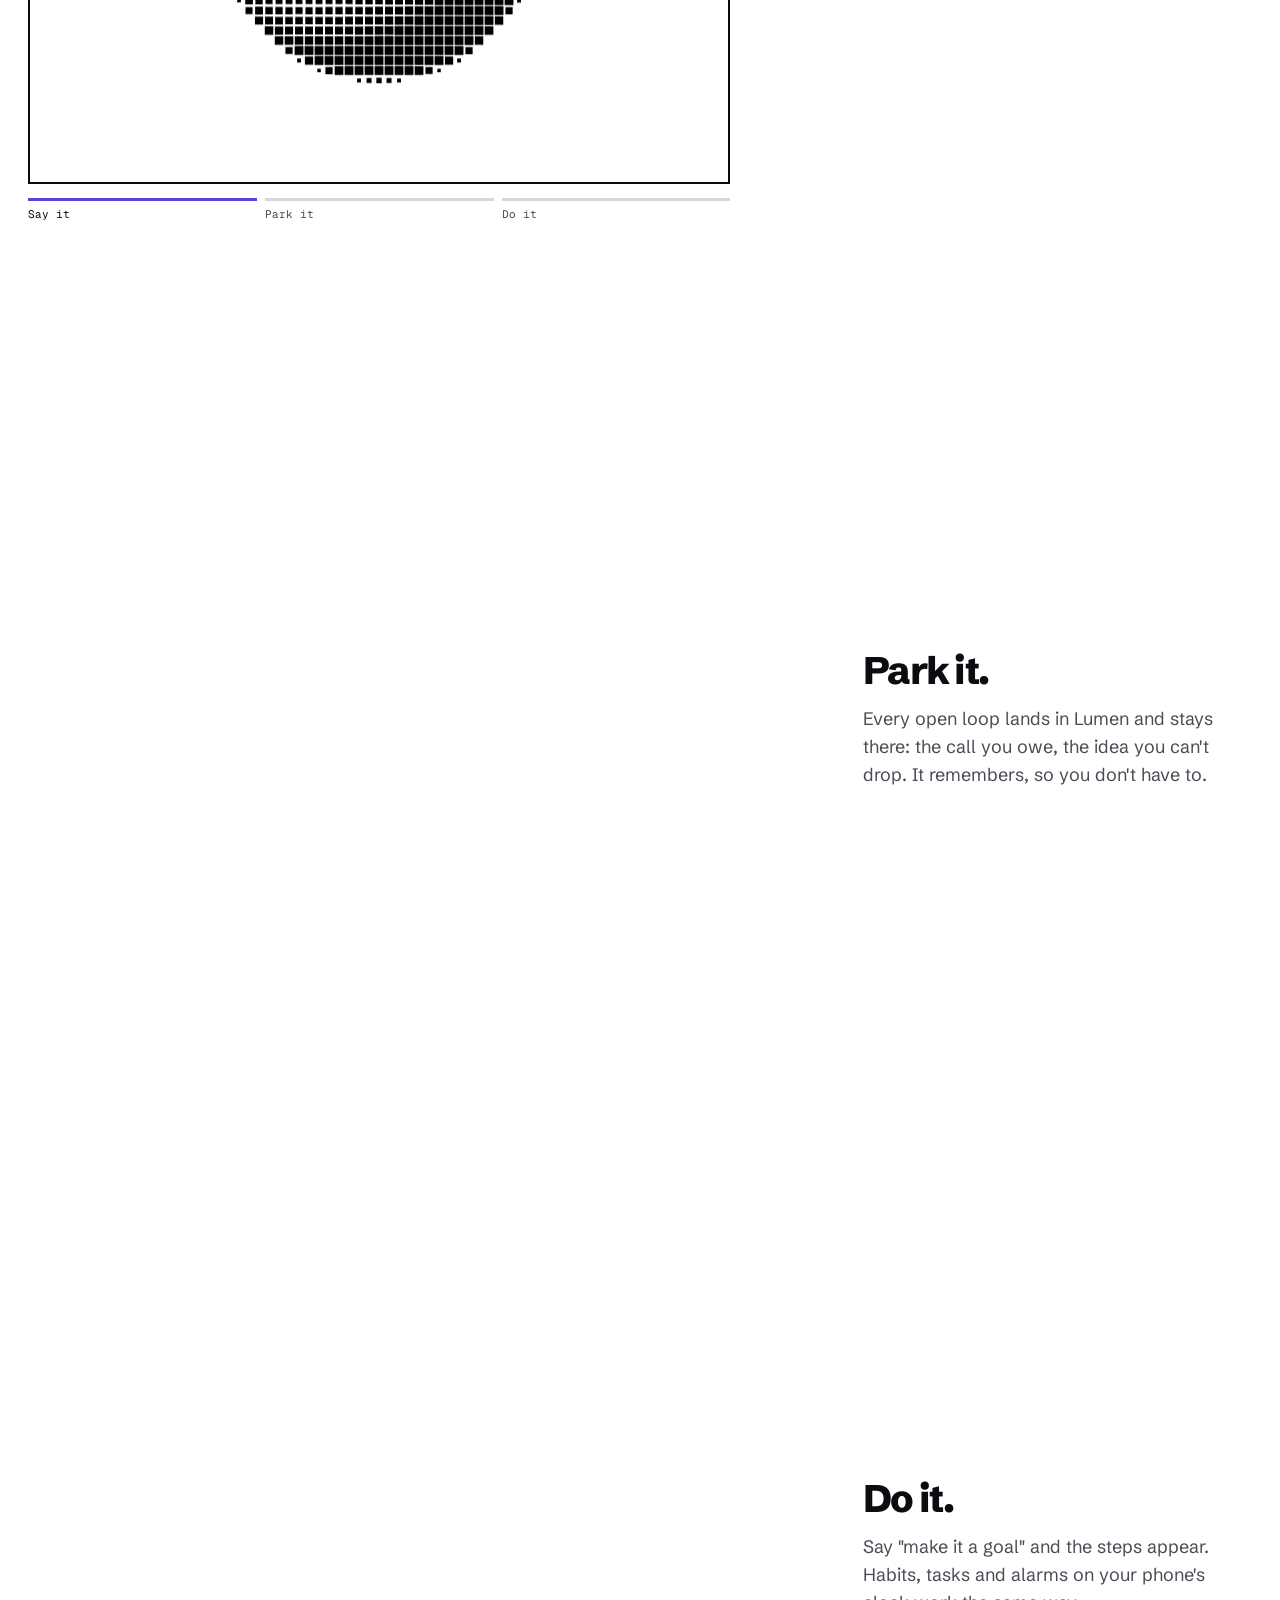
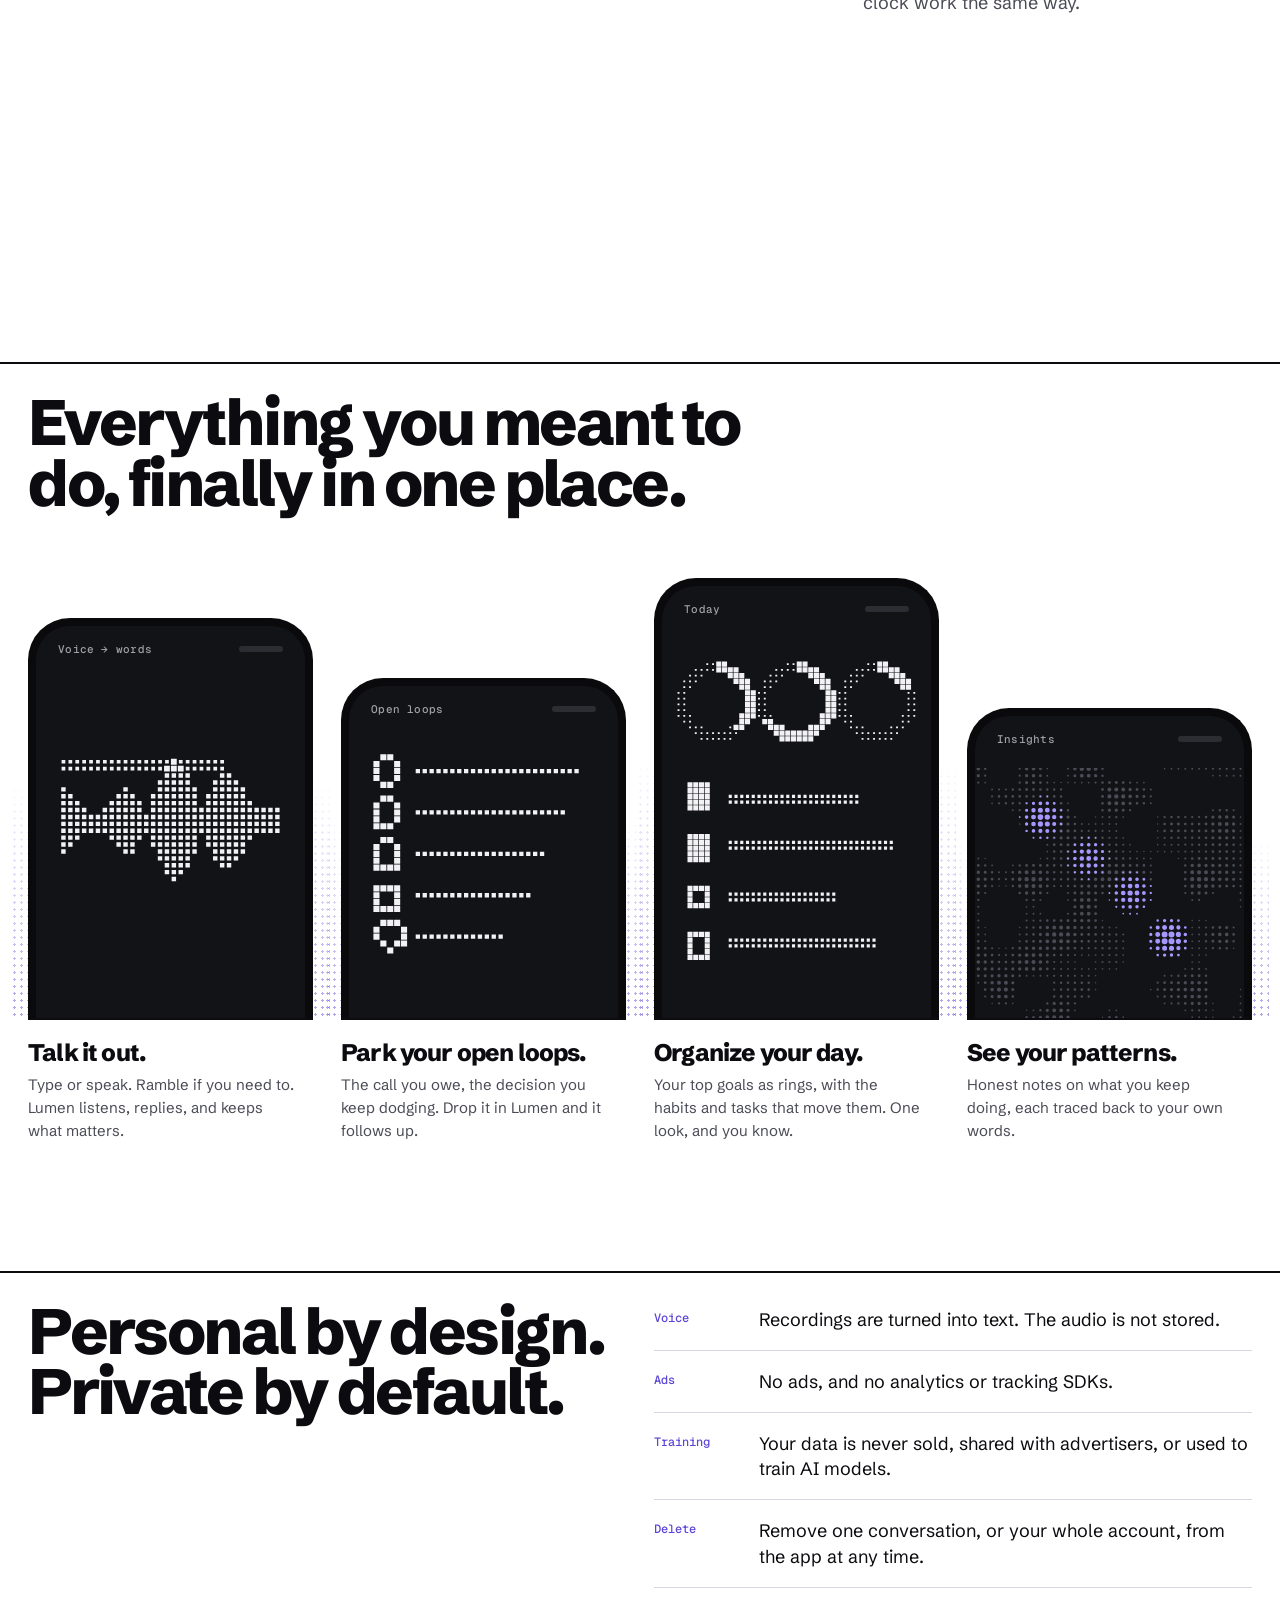
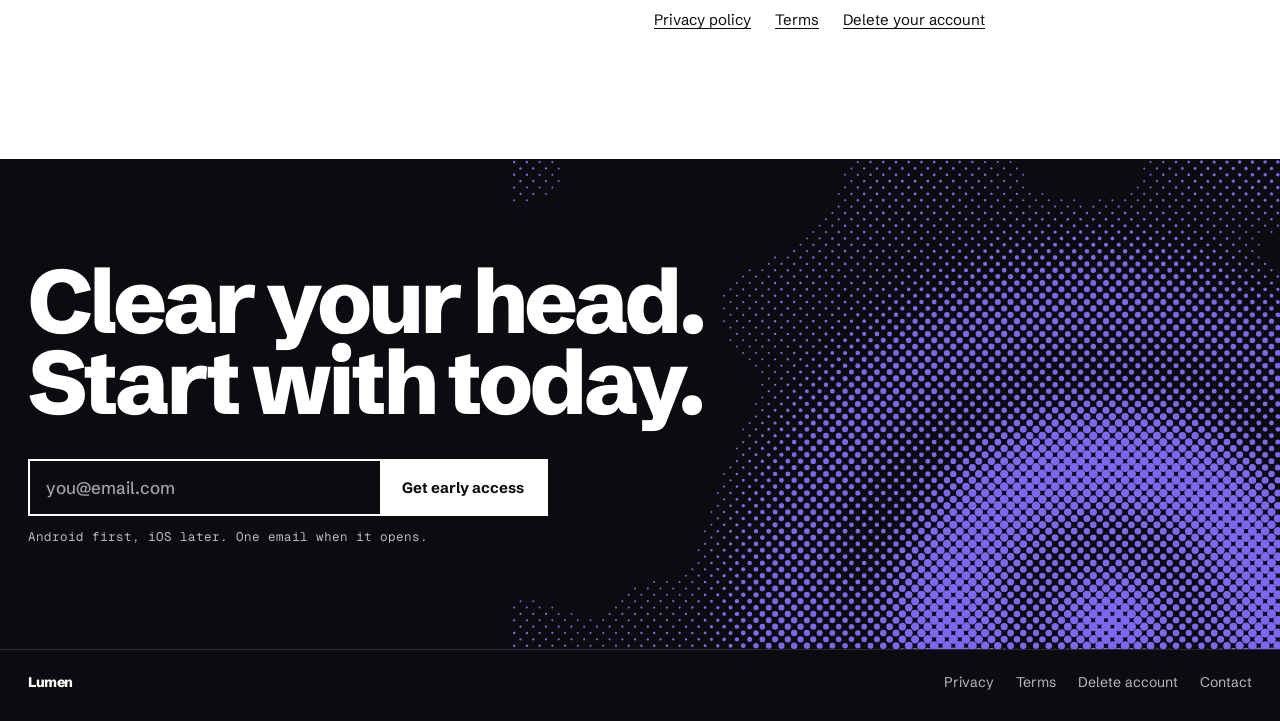
==== commit 5e085831: "Fix how-it-works section on mobile Stop the sticky picture covering the step text, put the label and" ====
--- a/index.html
+++ b/index.html
@@ -233,9 +233,11 @@
   .anno { font-size: 10.5px; }
   .facts .grid > div { grid-column: span 6; border-right: 0; border-bottom: 1px solid var(--hair); }
   .how__head h2, .h2, .screens .h2, .priv .h2 { grid-column: 1 / -1; }
-  .how__stage { grid-column: 1 / -1; height: 62vh; top: 0; background: var(--paper); z-index: 1; padding: 12px 0; }
-  .how__steps { grid-column: 1 / -1; grid-row: 2; }
-  .step { min-height: 60vh; }
+  .how__body { display: block; }
+  .how__stage { display: block; height: auto; top: 0; background: var(--paper); z-index: 1; padding: 10px 0 12px; }
+  .how__stage .frame { aspect-ratio: 16 / 10; max-height: 38vh; }
+  .how__stage .meter { margin-top: 10px; }
+  .step { min-height: 64vh; }
   .shots { display: flex; overflow-x: auto; scroll-snap-type: x mandatory; gap: var(--g); margin-left: calc(var(--g) * -1); margin-right: calc(var(--g) * -1); padding: 0 var(--g) 8px; scrollbar-width: none; }
   .shot { flex: 0 0 78%; scroll-snap-align: center; }
   .dev { --h: 360px !important; }
@@ -440,10 +442,25 @@
   const meter = [...document.querySelectorAll('.meter span')];
   const tag = document.getElementById('howTag');
   // Scroll sets a target; the picture eases toward it so wheel notches never jump.
-  let target = 0, shown = 0, raf = 0, lastIdx = -1;
+  // Progress follows where each step sits on screen, so picture and words always agree.
+  // Anchors: the middle of each step lines up with the middle of the free area beside/below the picture.
+  const stageEl = document.querySelector('.how__stage');
+  const ANCHOR = [0.08, 0.53, 0.94];
+  let target = 0, shown = 0, raf = 0, lastIdx = -1, lastF = 0;
   function readScroll() {
-    const r = body.getBoundingClientRect();
-    target = clamp(-r.top / Math.max(1, r.height - window.innerHeight));
+    const vh = window.innerHeight;
+    const stacked = window.matchMedia('(max-width: 960px)').matches;
+    const stageBottom = stacked ? stageEl.getBoundingClientRect().bottom : 0;
+    const focus = stacked ? stageBottom + (vh - stageBottom) / 2 : vh / 2;
+    const c = steps.map((s) => { const b = s.getBoundingClientRect(); return (b.top + b.bottom) / 2; });
+    let f;
+    if (focus <= c[0]) f = (c[0] - focus) / Math.max(1, c[1] - c[0]) * -1;
+    else if (focus <= c[1]) f = (focus - c[0]) / (c[1] - c[0]);
+    else f = 1 + (focus - c[1]) / (c[2] - c[1]);
+    f = Math.min(2, Math.max(0, f));
+    const i = Math.min(1, Math.floor(f));
+    target = ANCHOR[i] + (ANCHOR[i + 1] - ANCHOR[i]) * (f - i);
+    lastF = f;
     if (!raf) raf = requestAnimationFrame(tick);
   }
   function tick() {
@@ -451,7 +468,7 @@
     shown += (target - shown) * 0.14;
     if (Math.abs(target - shown) < 0.0004) shown = target;
     how.setProgress(shown);
-    const idx = target < 0.34 ? 0 : target < 0.72 ? 1 : 2;
+    const idx = Math.round(lastF);
     if (idx !== lastIdx) {
       lastIdx = idx;
       steps.forEach((s, i) => s.classList.toggle('on', i === idx));
